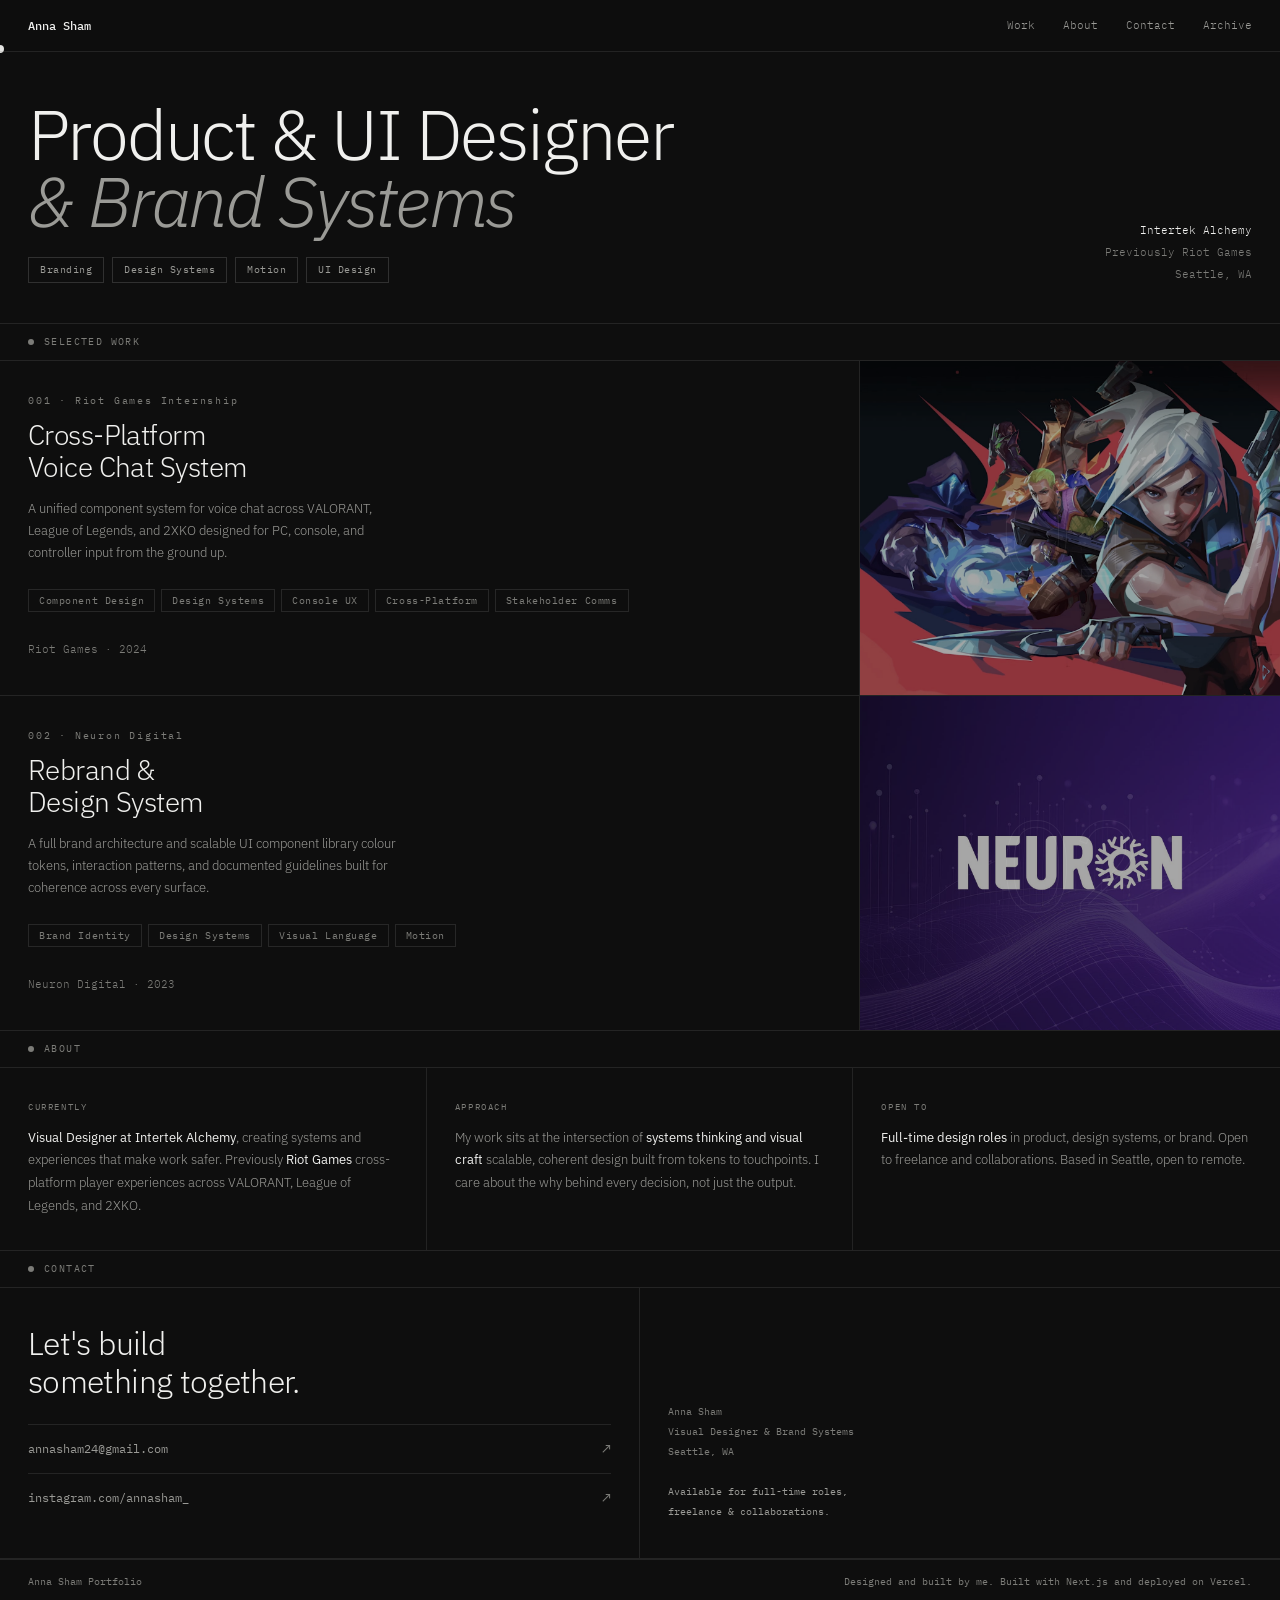
==== index.html @ 5c156793 "Update index.html" ====
<!DOCTYPE html>
<html lang="en">
<head>
  <meta charset="UTF-8"/>
  <meta name="viewport" content="width=device-width, initial-scale=1.0"/>
  <title>Anna Sham UI/UX Designer</title>
  <link href="https://fonts.googleapis.com/css2?family=IBM+Plex+Mono:ital,wght@0,300;0,400;0,500;1,300&family=IBM+Plex+Sans:ital,wght@0,300;0,400;1,300&display=swap" rel="stylesheet"/>
  <style>
    *, *::before, *::after { box-sizing: border-box; margin: 0; padding: 0; }
    :root {
      --bg: #0e0e0e; --line: rgba(255,255,255,0.09);
      --white: #f0f0ee; --mid: #9a9a96; --dim: #7c7c78;
      --mono: 'IBM Plex Mono', monospace; --sans: 'IBM Plex Sans', sans-serif;
    }
    html { scroll-behavior: smooth; }
    body { font-family: var(--mono); background: var(--bg); color: var(--white); font-size: 12px; line-height: 1.6; -webkit-font-smoothing: antialiased; cursor: none; overflow-x: hidden; }
    .cursor { position: fixed; width: 8px; height: 8px; background: var(--white); border-radius: 50%; pointer-events: none; z-index: 99999; transform: translate(-50%,-50%); transition: width .2s, height .2s; mix-blend-mode: difference; }
    .cursor.hover { width: 32px; height: 32px; }
    .cursor.zoom  { width: 56px; height: 56px; }
    .cursor-label { position: fixed; pointer-events: none; z-index: 99998; font-family: var(--mono); font-size: 9px; letter-spacing: .12em; color: var(--bg); transform: translate(-50%,-50%); opacity: 0; transition: opacity .2s; text-transform: uppercase; white-space: nowrap; }
    .reveal { opacity: 0; transform: translateY(18px); transition: opacity .65s ease, transform .65s ease; }
    .reveal.visible { opacity: 1; transform: translateY(0); }
    nav { position: fixed; top: 0; left: 0; right: 0; z-index: 500; display: flex; justify-content: space-between; align-items: center; padding: 16px 28px; border-bottom: 1px solid var(--line); background: rgba(14,14,14,0.9); backdrop-filter: blur(14px); }
    .nav-left { font-weight: 500; font-size: 12px; }
    .nav-right { display: flex; gap: 28px; }
    nav a { color: var(--mid); text-decoration: none; font-size: 11px; font-weight: 300; transition: color .15s; position: relative; width: fit-content; }
    nav a::after { content: ''; position: absolute; bottom: -1px; left: 0; width: 0; height: 1px; background: var(--white); transition: width .22s ease; }
    nav a:hover { color: var(--white); }
    nav a:hover::after { width: 100%; }
    .hero { padding: 52px 28px 40px; border-bottom: 1px solid var(--line); display: grid; grid-template-columns: 1fr auto; align-items: flex-end; gap: 40px; margin-top: 49px; }
    .hero-headline { font-family: var(--sans); font-size: clamp(2.4rem, 5.5vw, 5rem); font-weight: 300; letter-spacing: -0.03em; line-height: 0.95; }
    .hero-headline em { font-style: italic; color: var(--mid); }
    .hero-tag-row { display: flex; gap: 8px; margin-top: 22px; flex-wrap: wrap; }
    .htag { font-size: 10px; padding: 4px 11px; border: 1px solid rgba(255,255,255,0.14); color: var(--mid); letter-spacing: .05em; }
    .hero-meta { display: flex; flex-direction: column; align-items: flex-end; gap: 5px; }
    .hero-meta span { font-size: 10.5px; color: var(--dim); font-weight: 300; }
    .hero-meta span.lit { color: var(--white); }
    .section-label { padding: 10px 28px; border-bottom: 1px solid var(--line); font-size: 10px; color: var(--dim); letter-spacing: .14em; text-transform: uppercase; display: flex; align-items: center; gap: 10px; }
    .section-label::before { content: ''; display: inline-block; width: 6px; height: 6px; border-radius: 50%; background: var(--dim); }
    .proj-card { border-bottom: 1px solid var(--line); display: grid; grid-template-columns: 1fr 420px; min-height: 270px; cursor: pointer; position: relative; overflow: hidden; transition: background .2s; }
    .proj-card::before { content: ''; position: absolute; left: 0; top: 0; bottom: 0; width: 2px; background: var(--white); transform: scaleY(0); transform-origin: bottom; transition: transform .22s ease; }
    .proj-card:hover { background: rgba(255,255,255,0.02); }
    .proj-card:hover::before { transform: scaleY(1); }
    .proj-card:hover .proj-cta { opacity: 1; transform: translateX(0); }
    .proj-card:hover .proj-img-inner { filter: brightness(0.9) saturate(1); transform: scale(1.04); }
    .proj-card:hover .proj-watermark { opacity: 0; }
    .proj-info { padding: 32px 28px; display: flex; flex-direction: column; justify-content: space-between; border-right: 1px solid var(--line); }
    .proj-info-top { display: flex; flex-direction: column; gap: 10px; }
    .proj-num { font-size: 10px; color: var(--dim); letter-spacing: .18em; }
    .proj-title { font-family: var(--sans); font-size: clamp(1.2rem, 2.2vw, 1.8rem); font-weight: 300; line-height: 1.15; color: var(--white); letter-spacing: -0.02em; }
    .proj-desc { font-family: var(--sans); font-size: 13px; color: var(--mid); font-weight: 300; line-height: 1.72; margin-top: 4px; max-width: 380px; }
    .proj-tags { display: flex; flex-wrap: wrap; gap: 6px; margin-top: 14px; }
    .ptag { font-size: 9.5px; padding: 3px 10px; border: 1px solid rgba(255,255,255,0.1); color: var(--dim); letter-spacing: .06em; }
    .proj-info-bottom { display: flex; justify-content: space-between; align-items: center; margin-top: 24px; }
    .proj-co { font-size: 10.5px; color: var(--dim); font-weight: 300; }
    .proj-cta { display: flex; align-items: center; gap: 8px; font-size: 10px; color: var(--dim); letter-spacing: .1em; opacity: 0; transform: translateX(-6px); transition: opacity .2s, transform .2s; white-space: nowrap; }
    .proj-cta-arrow { font-size: 17px; transition: transform .18s; color: var(--white); }
    .proj-card:hover .proj-cta-arrow { transform: translate(2px,-2px); }
    .proj-img { position: relative; overflow: hidden; }
    .proj-img-inner { width: 100%; height: 100%; object-fit: cover; filter: brightness(0.65) saturate(0.75); transition: filter .4s, transform .5s cubic-bezier(0.25,0.46,0.45,0.94); display: block; }
    .proj-watermark { position: absolute; top: 50%; left: 50%; transform: translate(-50%,-50%); font-family: var(--sans); font-size: 8rem; font-weight: 300; color: transparent; -webkit-text-stroke: 1px rgba(255,255,255,0.07); pointer-events: none; letter-spacing: -.04em; transition: opacity .3s; }
    .about-strip { display: grid; grid-template-columns: 1fr 1fr 1fr; border-bottom: 1px solid var(--line); }
    .about-cell { padding: 32px 28px; border-right: 1px solid var(--line); }
    .about-cell:last-child { border-right: none; }
    .about-cell-label { font-size: 9px; letter-spacing: .18em; text-transform: uppercase; color: var(--dim); margin-bottom: 12px; }
    .about-cell-val { font-family: var(--sans); font-size: 13px; color: var(--mid); font-weight: 300; line-height: 1.75; }
    .about-cell-val strong { color: var(--white); font-weight: 400; }
    .contact-strip { display: grid; grid-template-columns: 1fr 1fr; border-bottom: 1px solid var(--line); }
    .contact-left { padding: 36px 28px; border-right: 1px solid var(--line); }
    .contact-headline { font-family: var(--sans); font-size: clamp(1.4rem,2.5vw,2.2rem); font-weight: 300; color: var(--white); line-height: 1.2; letter-spacing: -0.02em; margin-bottom: 24px; }
    .contact-links { display: flex; flex-direction: column; }
    .contact-link { display: flex; justify-content: space-between; align-items: center; padding: 12px 0; border-top: 1px solid var(--line); text-decoration: none; color: var(--mid); font-size: 11.5px; transition: color .15s, padding-left .18s; }
    .contact-link:hover { color: var(--white); padding-left: 8px; }
    .contact-link:hover .arr { transform: translate(3px,-3px); }
    .arr { transition: transform .2s; font-size: 15px; color: var(--dim); }
    .contact-right { padding: 36px 28px; display: flex; align-items: flex-end; }
    .contact-right p { font-size: 10px; color: var(--dim); line-height: 2; }
    .contact-right strong { color: var(--mid); font-weight: 400; }
    footer { border-top: 1px solid var(--line); padding: 14px 28px; display: flex; justify-content: space-between; }
    footer span { font-size: 10px; color: var(--dim); }
    .preview-float { position: fixed; width: 280px; height: 185px; pointer-events: none; z-index: 9998; opacity: 0; transform: scale(0.88) translateY(12px) rotate(-1deg); transition: opacity .3s cubic-bezier(0.25,0.46,0.45,0.94), transform .35s cubic-bezier(0.25,0.46,0.45,0.94); border: 1px solid rgba(255,255,255,0.13); overflow: hidden; will-change: transform, opacity; top: 0; left: 0; }
    .preview-float.visible { opacity: 1; transform: scale(1) translateY(0) rotate(0deg); }
    .preview-float img { width: 100%; height: 100%; object-fit: cover; display: block; filter: brightness(0.88); }
    .preview-float-label { position: absolute; bottom: 0; left: 0; right: 0; padding: 10px 14px; background: linear-gradient(to top, rgba(14,14,14,0.88), transparent); font-family: var(--mono); font-size: 9px; letter-spacing: .16em; text-transform: uppercase; color: rgba(240,240,238,0.55); }
    .overlay { position: fixed; inset: 0; background: var(--bg); z-index: 1000; overflow-y: auto; opacity: 0; pointer-events: none; transform: translateY(16px); transition: opacity .38s ease, transform .38s ease; }
    .overlay.active { opacity: 1; pointer-events: all; transform: translateY(0); }
    .overlay-nav { position: sticky; top: 0; z-index: 10; display: flex; justify-content: space-between; align-items: center; padding: 18px 28px; border-bottom: 1px solid var(--line); background: rgba(14,14,14,0.92); backdrop-filter: blur(12px); }
    .overlay-nav-left { display: flex; flex-direction: column; gap: 2px; }
    .overlay-label { font-size: 10px; color: var(--dim); letter-spacing: .12em; text-transform: uppercase; }
    .overlay-title-small { font-size: 12px; color: var(--white); font-weight: 500; }
    .close-btn { font-family: var(--mono); font-size: 11px; color: var(--mid); background: none; border: 1px solid var(--line); padding: 7px 18px; cursor: none; letter-spacing: .1em; transition: color .15s, border-color .15s, background .15s; }
    .close-btn:hover { color: var(--bg); border-color: var(--white); background: var(--white); }
    .overlay-hero { width: 100%; height: 72vh; min-height: 420px; position: relative; overflow: hidden; display: flex; align-items: flex-end; }
    .overlay-hero-bg { position: absolute; inset: 0; transform: scale(1.05); transition: transform 9s ease; }
    .overlay-hero-bg img { width: 100%; height: 100%; object-fit: cover; display: block; }
    .overlay.active .overlay-hero-bg { transform: scale(1); }
    .overlay-hero-gradient { position: absolute; inset: 0; background: linear-gradient(to top, rgba(14,14,14,.97) 0%, rgba(14,14,14,.15) 60%, transparent 100%); }
    .overlay-hero-text { position: relative; z-index: 2; padding: 48px 52px; width: 100%; }
    .overlay-hero-index { font-size: 10px; color: rgba(255,255,255,.6); letter-spacing: .2em; margin-bottom: 14px; }
    .overlay-hero-title { font-family: var(--sans); font-size: clamp(2.2rem,5.5vw,4.5rem); font-weight: 300; line-height: 1.08; color: var(--white); margin-bottom: 20px; letter-spacing: -0.025em; }
    .overlay-hero-tags { display: flex; flex-wrap: wrap; gap: 8px; }
    .overlay-tag { font-size: 10px; padding: 4px 12px; border: 1px solid rgba(255,255,255,.15); color: rgba(255,255,255,.65); letter-spacing: .06em; transition: border-color .2s, color .2s; }
    .overlay-tag:hover { border-color: rgba(255,255,255,.4); color: rgba(255,255,255,.8); }
    .overlay-body { max-width: 1020px; margin: 0 auto; padding: 72px 52px; }
    .overlay-meta-strip { display: grid; grid-template-columns: repeat(5,1fr); border: 1px solid var(--line); margin-bottom: 72px; }
    .meta-cell { padding: 22px 24px; border-right: 1px solid var(--line); transition: background .15s; }
    .meta-cell:last-child { border-right: none; }
    .meta-cell:hover { background: rgba(255,255,255,.025); }
    .meta-cell-label { font-size: 9px; letter-spacing: .18em; text-transform: uppercase; color: var(--dim); margin-bottom: 7px; }
    .meta-cell-value { font-size: 11.5px; color: var(--mid); font-weight: 300; line-height: 1.55; }
    .meta-cell-value strong { color: var(--white); font-weight: 400; }
    .overlay-section { margin-bottom: 72px; }
    .overlay-section-label { font-size: 9.5px; letter-spacing: .2em; text-transform: uppercase; color: var(--dim); margin-bottom: 22px; padding-bottom: 13px; border-bottom: 1px solid var(--line); }
    .overlay-section p { font-family: var(--sans); font-size: 14.5px; font-weight: 300; color: var(--mid); line-height: 1.85; margin-bottom: 16px; }
    .overlay-section p:last-child { margin-bottom: 0; }
    .overlay-section p strong { color: var(--white); font-weight: 400; }
    .img-wide { width: 100%; display: block; margin-bottom: 2px; }
    .img-wide img { width: 100%; height: auto; display: block; }
    .img-grid-2 { display: grid; grid-template-columns: 1fr 1fr; gap: 2px; margin-bottom: 2px; align-items: start; }
    .img-grid-3 { display: grid; grid-template-columns: 1fr 1fr 1fr; gap: 2px; margin-bottom: 2px; align-items: start; }
    .img-sq img, .img-sq-sm img { width: 100%; height: auto; display: block; }
    .img-caption { font-size: 12px; color: var(--dim); padding: 11px 0 0; letter-spacing: .05em; }
    .zoomable { cursor: none; display: block; overflow: hidden; position: relative; }
    .zoomable img { transition: transform .45s cubic-bezier(0.25,0.46,0.45,0.94), filter .3s; }
    .zoomable:hover img { transform: scale(1.03); filter: brightness(1.07); }
    .process-list { display: flex; flex-direction: column; }
    .process-step { display: grid; grid-template-columns: 36px 1fr; gap: 22px; padding: 24px 0; border-bottom: 1px solid var(--line); transition: padding-left .18s, background .15s; }
    .process-step:first-child { border-top: 1px solid var(--line); }
    .process-step:hover { background: rgba(255,255,255,.02); padding-left: 10px; }
    .ps-num { font-size: 10px; color: var(--dim); padding-top: 3px; }
    .ps-title { font-size: 12.5px; font-weight: 500; color: var(--white); margin-bottom: 7px; }
    .ps-body { font-family: var(--sans); font-size: 13.5px; color: var(--mid); font-weight: 300; line-height: 1.72; }
    .proc-grid-2 { display: grid; grid-template-columns: 1fr 1fr; gap: 2px; }
    .proc-grid-3 { display: grid; grid-template-columns: 1fr 1fr 1fr; gap: 2px; }
    .proc-card { background: rgba(255,255,255,0.02); border: 1px solid var(--line); padding: 26px 28px; position: relative; overflow: hidden; transition: background .2s; }
    .proc-card:hover { background: rgba(255,255,255,0.04); }
    .proc-card-bar { position: absolute; top: 0; left: 0; width: 100%; height: 2px; }
    .proc-card .ps-num { font-size: 10px; color: var(--dim); letter-spacing: .18em; margin-bottom: 14px; display: block; }
    .proc-card .ps-title { font-size: 13px; font-weight: 500; color: var(--white); margin-bottom: 10px; line-height: 1.3; }
    .proc-card .ps-body { font-family: var(--sans); font-size: 13px; color: var(--mid); font-weight: 300; line-height: 1.72; }
    @media (max-width: 900px) { .proc-grid-2, .proc-grid-3 { grid-template-columns: 1fr; } }
    .reflect-grid { display: grid; grid-template-columns: 1fr 1fr; gap: 2px; margin-top: 22px; }
    .reflect-cell { background: #111; border: 1px solid var(--line); padding: 26px; transition: background .2s, border-color .2s; }
    .reflect-cell:hover { background: #161616; border-color: rgba(255,255,255,.14); }
    .reflect-cell-label { font-size: 9px; letter-spacing: .18em; text-transform: uppercase; margin-bottom: 11px; }
    .reflect-cell.good .reflect-cell-label { color: #4a9e6a; }
    .reflect-cell.next .reflect-cell-label { color: #b07a3a; }
    .reflect-cell p { font-family: var(--sans); font-size: 13px; color: var(--mid); font-weight: 300; line-height: 1.75; }
    .neuron-ds-section { background: linear-gradient(160deg, rgba(100,39,220,0.07) 0%, rgba(100,39,220,0.03) 60%, transparent 100%); border: 1px solid rgba(100,39,220,0.2); padding: 40px; margin-bottom: 72px; position: relative; }
    .neuron-ds-section::before { content: ''; position: absolute; top: 0; left: 0; width: 3px; height: 100%; background: linear-gradient(to bottom, #6427DC, rgba(100,39,220,0.2)); }
    .neuron-ds-header { display: flex; justify-content: space-between; align-items: flex-start; margin-bottom: 32px; gap: 32px; }
    .neuron-ds-header-left { flex: 1; }
    .neuron-ds-desc { font-family: var(--sans); font-size: 13px; color: var(--mid); font-weight: 300; line-height: 1.7; margin-top: 12px; }
    .neuron-ds-header-right { display: flex; flex-direction: column; gap: 6px; align-items: flex-end; flex-shrink: 0; }
    .neuron-ds-pill { font-family: var(--mono); font-size: 9px; letter-spacing: .12em; text-transform: uppercase; color: #9a6ef5; border: 1px solid rgba(100,39,220,0.3); padding: 4px 10px; white-space: nowrap; }
    .neuron-ds-img-wrap { display: block; position: relative; overflow: hidden; cursor: none; }
    .neuron-ds-img-wrap img { width: 100%; height: auto; display: block; transition: transform .45s cubic-bezier(0.25,0.46,0.45,0.94), filter .3s; }
    .neuron-ds-img-wrap:hover img { transform: scale(1.03); filter: brightness(1.07); }
    .neuron-ds-img-label { position: absolute; bottom: 0; left: 0; right: 0; padding: 10px 14px; font-size: 9.5px; letter-spacing: .12em; text-transform: uppercase; color: rgba(255,255,255,0.5); background: linear-gradient(to top, rgba(0,0,0,0.55), transparent); opacity: 0; transition: opacity .22s; }
    .neuron-ds-img-wrap:hover .neuron-ds-img-label { opacity: 1; }
    .neuron-ds-full { margin-bottom: 2px; }
    .neuron-ds-two { display: grid; grid-template-columns: 1fr 1fr; gap: 2px; }
    .ds-label-inline { border: none; margin: 0; padding: 0; }
    .overlay-section.neuron-ds-section { margin-bottom: 0; }
    .neuron-split { display: grid; grid-template-columns: 3fr 2fr; gap: 2px; margin-top: 2px; align-items: start; }
    .neuron-split-main a, .neuron-split-side a { display: block; cursor: none; overflow: hidden; position: relative; }
    .neuron-split-main img, .neuron-split-side img { width: 100%; height: auto; display: block; }
    .neuron-split-main a img, .neuron-split-side a img { transition: transform .45s cubic-bezier(0.25,0.46,0.45,0.94), filter .3s; }
    .neuron-split-main a:hover img, .neuron-split-side a:hover img { transform: scale(1.03); filter: brightness(1.07); }
    .neuron-gif-feature { display: grid; grid-template-columns: 1fr 280px; gap: 32px; align-items: center; border: 1px solid var(--line); overflow: hidden; }
    .neuron-gif { width: 100%; height: auto; display: block; }
    .neuron-gif-caption { padding: 32px 32px 32px 0; display: flex; flex-direction: column; gap: 14px; }
    .neuron-gif-label { font-size: 9px; letter-spacing: .2em; text-transform: uppercase; color: var(--dim); display: block; }
    .neuron-gif-caption p { font-family: var(--sans); font-size: 13px; font-weight: 300; color: var(--mid); line-height: 1.75; margin: 0; }
    .overlay-hero--dark .overlay-hero-bg img { object-position: center center; }
    .cb-fullbleed { width: 100%; }
    .cb-fullbleed a { display: block; cursor: none; }
    .cb-fullbleed img { width: 100%; height: auto; display: block; transition: filter .4s; }
    .cb-fullbleed a:hover img { filter: brightness(1.06); }
    .casablanca-gif-wrap { position: relative; width: 100%; overflow: hidden; background: #000; }
    .casablanca-gif-wrap img { width: 100%; height: auto; display: block; }
    .casablanca-gif-overlay { position: absolute; bottom: 0; left: 0; right: 0; padding: 20px 28px; background: linear-gradient(to top, rgba(0,0,0,0.7), transparent); font-family: var(--mono); font-size: 10px; letter-spacing: .22em; text-transform: uppercase; color: rgba(255,160,120,0.7); }
    .cb-mockup-three { display: grid; grid-template-columns: 1fr 1fr 1fr; gap: 3px; }
    .cb-mockup-wide { margin-bottom: 3px; }
    .cb-img-wrap { display: block; cursor: none; overflow: hidden; position: relative; }
    .cb-img-wrap img { width: 100%; height: auto; display: block; transition: transform .45s cubic-bezier(0.25,0.46,0.45,0.94), filter .3s; }
    .cb-img-wrap:hover img { transform: scale(1.02); filter: brightness(1.06); }
    .pn-accent { color: #c8f135; }
    .cb-fullbleed-pn { width: 100%; margin-bottom: 3px; }
    .cb-fullbleed-pn a { display: block; cursor: none; overflow: hidden; }
    .cb-fullbleed-pn img { width: 100%; height: auto; display: block; transition: filter .4s, transform .45s cubic-bezier(0.25,0.46,0.45,0.94); }
    .cb-fullbleed-pn a:hover img { filter: brightness(1.07); transform: scale(1.02); }
    .pn-type-row { display: grid; grid-template-columns: 1fr 1fr 1fr; gap: 3px; margin-bottom: 3px; }
    .pn-type-row a { display: block; cursor: none; overflow: hidden; }
    .pn-type-row img { width: 100%; height: auto; display: block; transition: transform .45s cubic-bezier(0.25,0.46,0.45,0.94), filter .3s; }
    .pn-type-row a:hover img { transform: scale(1.03); filter: brightness(1.07); }
    .pn-speaker-row { display: grid; grid-template-columns: 1fr 1fr 1fr; gap: 3px; margin-bottom: 3px; }
    .pn-speaker-cell { position: relative; overflow: hidden; cursor: none; }
    .pn-speaker-cell a { display: block; cursor: none; }
    .pn-speaker-cell img { width: 100%; height: auto; display: block; transition: transform .45s cubic-bezier(0.25,0.46,0.45,0.94), filter .3s; }
    .pn-speaker-cell a:hover img { transform: scale(1.02); filter: brightness(1.08); }
    .pn-speaker-label { position: absolute; bottom: 0; left: 0; right: 0; padding: 12px 16px; background: linear-gradient(to top, rgba(0,0,0,0.75), transparent); font-size: 9px; letter-spacing: .18em; text-transform: uppercase; color: rgba(255,255,255,0.7); pointer-events: none; }
    .pn-poster-grid { display: grid; grid-template-columns: 1fr 1fr 1fr; gap: 3px; align-items: start; margin-bottom: 3px; }
    .pn-poster-grid a { display: block; cursor: none; overflow: hidden; }
    .pn-poster-grid img { width: 100%; height: auto; display: block; transition: transform .5s cubic-bezier(0.25,0.46,0.45,0.94), filter .3s; }
    .pn-poster-grid a:hover img { transform: scale(1.04); filter: brightness(1.06); }
    .pn-social-grid { display: grid; grid-template-columns: 1fr 1fr; gap: 3px; margin-bottom: 3px; }
    .pn-social-grid a { display: block; cursor: none; overflow: hidden; aspect-ratio: 1 / 1; }
    .pn-social-grid img { width: 100%; height: 100%; object-fit: cover; display: block; transition: transform .45s cubic-bezier(0.25,0.46,0.45,0.94), filter .3s; }
    .pn-social-grid a:hover img { transform: scale(1.04); filter: brightness(1.07); }
    .pn-merch-grid { display: grid; grid-template-columns: 1fr 1fr; gap: 3px; }
    .pn-merch-grid a { display: block; cursor: none; overflow: hidden; aspect-ratio: 4 / 3; }
    .pn-merch-grid img { width: 100%; height: 100%; object-fit: cover; display: block; transition: transform .45s cubic-bezier(0.25,0.46,0.45,0.94), filter .3s; }
    .pn-merch-grid a:hover img { transform: scale(1.03); filter: brightness(1.06); }
    .pn-values-strip { display: flex; flex-wrap: wrap; gap: 0; border: 1px solid var(--line); margin-top: 28px; }
    .pn-value { flex: 1; min-width: 120px; padding: 18px 22px; border-right: 1px solid var(--line); transition: background .18s; }
    .pn-value:last-child { border-right: none; }
    .pn-value:hover { background: rgba(200,241,53,0.04); }
    .pn-value-word { font-size: 11px; font-weight: 500; color: #c8f135; letter-spacing: .06em; display: block; margin-bottom: 4px; }
    .pn-value-desc { font-size: 10px; color: var(--dim); font-weight: 300; line-height: 1.6; }
    .lightbox { position: fixed; inset: 0; z-index: 9000; background: rgba(6,6,6,.96); display: flex; align-items: center; justify-content: center; opacity: 0; pointer-events: none; transition: opacity .3s ease; backdrop-filter: blur(8px); }
    .lightbox.open { opacity: 1; pointer-events: all; }
    .lightbox-inner { position: relative; max-width: 92vw; max-height: 90vh; }
    .lightbox-inner img { max-width: 92vw; max-height: 86vh; width: auto; height: auto; display: block; box-shadow: 0 40px 120px rgba(0,0,0,.8); transform: scale(0.96); opacity: 0; transition: transform .35s cubic-bezier(0.25,0.46,0.45,0.94), opacity .28s ease; }
    .lightbox.open .lightbox-inner img { transform: scale(1); opacity: 1; }
    .lightbox-close { position: absolute; top: -38px; right: 0; font-family: var(--mono); font-size: 10px; color: var(--mid); background: none; border: 1px solid var(--line); padding: 5px 14px; cursor: none; letter-spacing: .1em; transition: color .15s, border-color .15s; }
    .lightbox-close:hover { color: var(--white); border-color: rgba(255,255,255,.3); }
    .lightbox-nav { position: absolute; top: 50%; transform: translateY(-50%); font-size: 20px; color: var(--mid); background: none; border: 1px solid rgba(255,255,255,.08); padding: 10px 16px; cursor: none; transition: color .15s, border-color .15s, background .15s; }
    .lightbox-nav:hover { color: var(--white); border-color: rgba(255,255,255,.25); background: rgba(255,255,255,.05); }
    .lightbox-prev { left: -64px; }
    .lightbox-next { right: -64px; }
    .lightbox-nav.disabled { opacity: 0.2; pointer-events: none; }
    .lightbox-counter { position: absolute; bottom: -30px; left: 50%; transform: translateX(-50%); font-size: 10px; color: var(--dim); letter-spacing: .14em; white-space: nowrap; }
    .overlay::-webkit-scrollbar { width: 3px; }
    .overlay::-webkit-scrollbar-track { background: var(--bg); }
    .overlay::-webkit-scrollbar-thumb { background: var(--dim); border-radius: 2px; }
    @media (max-width: 900px) {
      .proj-card { grid-template-columns: 1fr; min-height: auto; }
      .proj-img { height: 220px; }
      .proj-info { border-right: none; border-bottom: 1px solid var(--line); }
      .about-strip { grid-template-columns: 1fr; }
      .about-cell { border-right: none; border-bottom: 1px solid var(--line); }
      .about-cell:last-child { border-bottom: none; }
      .contact-strip { grid-template-columns: 1fr; }
      .contact-left { border-right: none; border-bottom: 1px solid var(--line); }
      .hero { grid-template-columns: 1fr; }
      .hero-meta { align-items: flex-start; margin-top: 16px; }
      .overlay-meta-strip { grid-template-columns: 1fr 1fr; }
      .meta-cell:nth-child(even) { border-right: none; }
      .overlay-body { padding: 40px 20px; }
      .overlay-hero-text { padding: 28px 20px; }
      .img-grid-2, .img-grid-3, .reflect-grid { grid-template-columns: 1fr; }
      .neuron-ds-section { padding: 24px; }
      .neuron-ds-header { flex-direction: column; }
      .neuron-ds-header-right { flex-direction: row; flex-wrap: wrap; align-items: flex-start; }
      .neuron-ds-two { grid-template-columns: 1fr; }
      .neuron-split, .neuron-gif-feature { grid-template-columns: 1fr; }
      .neuron-gif-caption { padding: 24px; }
      .pn-type-row, .pn-speaker-row, .pn-poster-grid { grid-template-columns: 1fr; }
      .pn-social-grid, .pn-merch-grid { grid-template-columns: 1fr; }
      .pn-values-strip { flex-direction: column; }
      .pn-value { border-right: none; border-bottom: 1px solid var(--line); }
      .pn-value:last-child { border-bottom: none; }
      .cb-mockup-three { grid-template-columns: 1fr; }
      .preview-float { display: none; }
    }
  </style>
</head>
<body>

<div class="cursor" id="cursor"></div>
<div class="cursor-label" id="cursorLabel">View</div>

<div class="preview-float" id="previewFloat">
  <img id="previewFloatImg" src="" alt=""/>
  <div class="preview-float-label" id="previewFloatLabel"></div>
</div>

<div class="lightbox" id="lightbox">
  <div class="lightbox-inner">
    <button class="lightbox-close" id="lightboxClose">Close ✕</button>
    <button class="lightbox-nav lightbox-prev" id="lightboxPrev">←</button>
    <img id="lightboxImg" src="" alt=""/>
    <button class="lightbox-nav lightbox-next" id="lightboxNext">→</button>
    <div class="lightbox-counter" id="lightboxCounter"></div>
  </div>
</div>

<nav>
  <div class="nav-left">Anna Sham</div>
  <div class="nav-right">
    <a href="#work">Work</a>
    <a href="#about">About</a>
    <a href="#contact">Contact</a>
    <a href="/archive.html">Archive</a>
  </div>
</nav>

<div class="hero reveal">
  <div>
    <div class="hero-headline">Product & UI Designer<br/><em>&amp; Brand Systems</em></div>
    <div class="hero-tag-row">
      <span class="htag">Branding</span>
      <span class="htag">Design Systems</span>
      <span class="htag">Motion</span>
      <span class="htag">UI Design</span>
    </div>
  </div>
  <div class="hero-meta">
    <span class="lit">Intertek Alchemy</span>
    <span>Previously Riot Games</span>
    <span>Seattle, WA</span>
  </div>
</div>

<main>
  <section id="work">
    <div class="section-label">Selected work</div>

    <div class="proj-card reveal"
         data-preview-src="/assets/val_2.jpg"
         data-preview-label="Riot Games · Voice Chat"
         onclick="openOverlay('riot')">
      <div class="proj-info">
        <div class="proj-info-top">
          <div class="proj-num">001 · Riot Games Internship</div>
          <div class="proj-title">Cross-Platform<br/>Voice Chat System</div>
          <div class="proj-desc">A unified component system for voice chat across VALORANT, League of Legends, and 2XKO designed for PC, console, and controller input from the ground up.</div>
          <div class="proj-tags">
            <span class="ptag">Component Design</span>
            <span class="ptag">Design Systems</span>
            <span class="ptag">Console UX</span>
            <span class="ptag">Cross-Platform</span>
            <span class="ptag">Stakeholder Comms</span>
          </div>
        </div>
        <div class="proj-info-bottom">
          <span class="proj-co">Riot Games · 2024</span>
          <div class="proj-cta"><span>View project</span><span class="proj-cta-arrow">↗</span></div>
        </div>
      </div>
      <div class="proj-img">
        <img class="proj-img-inner" src="/assets/val_2.jpg" alt="Riot Games Voice Chat System"/>
        <div class="proj-watermark">01</div>
      </div>
    </div>

    <div class="proj-card reveal" style="transition-delay:.06s"
         data-preview-src="/assets/neuron1.jpg"
         data-preview-label="Neuron Digital · Rebrand"
         onclick="openOverlay('neuron')">
      <div class="proj-info">
        <div class="proj-info-top">
          <div class="proj-num">002 · Neuron Digital</div>
          <div class="proj-title">Rebrand &amp;<br/>Design System</div>
          <div class="proj-desc">A full brand architecture and scalable UI component library colour tokens, interaction patterns, and documented guidelines built for coherence across every surface.</div>
          <div class="proj-tags">
            <span class="ptag">Brand Identity</span>
            <span class="ptag">Design Systems</span>
            <span class="ptag">Visual Language</span>
            <span class="ptag">Motion</span>
          </div>
        </div>
        <div class="proj-info-bottom">
          <span class="proj-co">Neuron Digital · 2023</span>
          <div class="proj-cta"><span>View project</span><span class="proj-cta-arrow">↗</span></div>
        </div>
      </div>
      <div class="proj-img">
        <img class="proj-img-inner" src="/assets/neuron1.jpg" alt="Neuron Digital Rebrand"/>
        <div class="proj-watermark">02</div>
      </div>
    </div>
<!--
    <div class="proj-card reveal" style="transition-delay:.12s"
         data-preview-src="/assets/casablanca_full.png"
         data-preview-label="Casablanca Records · Brand Identity"
         onclick="openOverlay('casablanca')">
      <div class="proj-info">
        <div class="proj-info-top">
          <div class="proj-num">003 · University Project</div>
          <div class="proj-title">Casablanca Records<br/>Brand Identity</div>
          <div class="proj-desc">Reimagining the legendary 70s disco label building an electrifying visual identity rooted in neon, spectacle, and cultural fearlessness.</div>
          <div class="proj-tags">
            <span class="ptag">Brand Identity</span>
            <span class="ptag">Visual Design</span>
            <span class="ptag">Typography</span>
            <span class="ptag">Motion</span>
          </div>
        </div>
        <div class="proj-info-bottom">
          <span class="proj-co">University Project · 2023</span>
          <div class="proj-cta"><span>View project</span><span class="proj-cta-arrow">↗</span></div>
        </div>
      </div>
      <div class="proj-img">
        <img class="proj-img-inner" src="/assets/casablanca_full.png" alt="Casablanca Records Brand Identity"/>
        <div class="proj-watermark">03</div>
      </div>
    </div>

    <div class="proj-card reveal" style="transition-delay:.18s"
         data-preview-src="/assets/playnext_logo_solid.png"
         data-preview-label="PLAYNEXT · Conference Branding"
         onclick="openOverlay('playnext')">
      <div class="proj-info">
        <div class="proj-info-top">
          <div class="proj-num">004 · University Project</div>
          <div class="proj-title">PLAYNEXT<br/>Game Developer Conference</div>
          <div class="proj-desc">End-to-end event brand for an indie game developer conference celebrating activism in gaming identity, motion, print, social, and merch built from scratch.</div>
          <div class="proj-tags">
            <span class="ptag">Event Branding</span>
            <span class="ptag">Motion Design</span>
            <span class="ptag">Print</span>
            <span class="ptag">Social Media</span>
            <span class="ptag">Merch</span>
          </div>
        </div>
        <div class="proj-info-bottom">
          <span class="proj-co">University Project · 2023</span>
          <div class="proj-cta"><span>View project</span><span class="proj-cta-arrow">↗</span></div>
        </div>
      </div>
      <div class="proj-img">
        <img class="proj-img-inner" src="/assets/playnext_logo_solid.png" alt="PLAYNEXT Conference Branding"/>
        <div class="proj-watermark">04</div>
      </div>
    </div>
  </section>
-->

  <section id="about">
    <div class="section-label">About</div>
    <div class="about-strip reveal">
      <div class="about-cell">
        <div class="about-cell-label">Currently</div>
        <div class="about-cell-val"><strong>Visual Designer at Intertek Alchemy</strong>, creating systems and experiences that make work safer. Previously <strong>Riot Games</strong> cross-platform player experiences across VALORANT, League of Legends, and 2XKO.</div>
      </div>
      <div class="about-cell">
        <div class="about-cell-label">Approach</div>
        <div class="about-cell-val">My work sits at the intersection of <strong>systems thinking and visual craft</strong> scalable, coherent design built from tokens to touchpoints. I care about the why behind every decision, not just the output.</div>
      </div>
      <div class="about-cell">
        <div class="about-cell-label">Open to</div>
        <div class="about-cell-val"><strong>Full-time design roles</strong> in product, design systems, or brand. Open to freelance and collaborations. Based in Seattle, open to remote.</div>
      </div>
    </div>
  </section>

  <section id="contact">
    <div class="section-label">Contact</div>
    <div class="contact-strip reveal">
      <div class="contact-left">
        <div class="contact-headline">Let's build<br/>something together.</div>
        <div class="contact-links">
          <a href="mailto:annasham24@gmail.com" class="contact-link">
            <span>annasham24@gmail.com</span><span class="arr">↗</span>
          </a>
          <a href="https://instagram.com/annasham_" target="_blank" class="contact-link">
            <span>instagram.com/annasham_</span><span class="arr">↗</span>
          </a>
        </div>
      </div>
      <div class="contact-right">
        <p>Anna Sham<br/>Visual Designer &amp; Brand Systems<br/>Seattle, WA<br/><br/><strong>Available for full-time roles,<br/>freelance &amp; collaborations.</strong></p>
      </div>
    </div>
  </section>
</main>

<footer>
  <span>Anna Sham Portfolio</span>
  <span>Designed and built by me. Built with Next.js and deployed on Vercel.</span>
</footer>

<div class="overlay" id="overlay-riot">
  <div class="overlay-nav">
    <div class="overlay-nav-left">
      <span class="overlay-label">Riot Games Internship &nbsp;·&nbsp; #001</span>
      <span class="overlay-title-small">Cross-Platform Voice Chat System</span>
    </div>
    <button class="close-btn" onclick="closeOverlay('riot')">Close ✕</button>
  </div>
  <div class="overlay-hero">
    <div class="overlay-hero-bg"><img src="/assets/val_2.jpg" alt=""/></div>
    <div class="overlay-hero-gradient"></div>
    <div class="overlay-hero-text">
      <div class="overlay-hero-index">Project 001</div>
      <div class="overlay-hero-title">Cross-Platform<br/>Voice Chat System</div>
      <div class="overlay-hero-tags">
        <span class="overlay-tag">Component Design</span>
        <span class="overlay-tag">Design Systems</span>
        <span class="overlay-tag">Cross-Platform</span>
        <span class="overlay-tag">Console UX</span>
        <span class="overlay-tag">Stakeholder Comms</span>
      </div>
    </div>
  </div>
  <div class="overlay-body">
    <div class="overlay-meta-strip">
      <div class="meta-cell"><div class="meta-cell-label">Company</div><div class="meta-cell-value">Riot Games</div></div>
      <div class="meta-cell"><div class="meta-cell-label">Team</div><div class="meta-cell-value">Near Game Experiences,<br/>Player Platform</div></div>
      <div class="meta-cell"><div class="meta-cell-label">Role</div><div class="meta-cell-value">UI Designer (Intern)<br/>SDK Social</div></div>
      <div class="meta-cell"><div class="meta-cell-label">Scope</div><div class="meta-cell-value">VALORANT · League<br/>of Legends · 2XKO</div></div>
      <div class="meta-cell"><div class="meta-cell-label">Impact</div><div class="meta-cell-value"><strong>Presented to 300+</strong><br/>Rioters at capstone</div></div>
    </div>

    <div class="overlay-section">
      <div class="overlay-section-label">Overview</div>
      <p><strong>Players need to identify when they're in a voice party, know who's speaking, and easily access controls and settings to configure their voice preferences.</strong></p>
      <p>Based on competitive research, four product needs shaped every decision: active speaker indication, individual mute and volume control, mute status reassurance (because nobody wants the moment of realising they've been talking on a live mic), and clear interaction signals throughout.</p>
      <p>Result: five core components, 14 documented states across 3 platform contexts, adopted by all three game teams and presented to 300+ Rioters at the company-wide capstone.</p>
    </div>

    <div class="overlay-section">
      <div class="overlay-section-label">Visual System</div>
      <div class="img-wide"><a class="zoomable" href="#" onclick="openLightbox(event,this)"><img src="/assets/full.jpg" alt="Full visual system"/></a></div>
      <div class="img-grid-2">
        <div class="img-sq"><a class="zoomable" href="#" onclick="openLightbox(event,this)"><img src="/assets/profile.jpg" alt="Profile component"/></a></div>
        <div class="img-sq"><a class="zoomable" href="#" onclick="openLightbox(event,this)"><img src="/assets/voice.jpg" alt="Voice component"/></a></div>
      </div>
      <p class="img-caption">↑ Example of muting someone in your party</p>
    </div>

    <div class="overlay-section">
      <div class="overlay-section-label">Process</div>
      <div class="proc-grid-2">

        <div class="proc-card">
          <div class="proc-card-bar" style="background:#5DCAA5;"></div>
          <span class="ps-num">01</span>
          <div class="ps-title">Console-first component architecture</div>
          <div class="ps-body">Five components built for controller input focus states, bumper button navigation, and context menus instead of hover or right-click flows. Party Tab + Legend, Voice Settings, Voice Settings States, Micro Social Panel, Mini Party Panel. Anatomy, states, and guidelines defined for every platform context.</div>
        </div>

        <div class="proc-card">
          <div class="proc-card-bar" style="background:#AFA9EC;"></div>
          <span class="ps-num">02</span>
          <div class="ps-title">Design Team Jungling (Meeting) &amp; engineering feedback loops</div>
          <div class="ps-body">First voice settings iteration used a blurred background overlay. Team Jungling and engineer sessions revealed it wasn't working too many competing elements, volume affordance unclear. Rebuilt as a dedicated settings page with a defined access flow: focus player → player card → voice settings. That's the version that shipped.</div>
        </div>

        <div class="proc-card">
          <div class="proc-card-bar" style="background:#F0C97A;"></div>
          <span class="ps-num">03</span>
          <div class="ps-title">Constraint-aware design</div>
          <div class="ps-body">Mute animation required per-frame state sync too costly for console. Went back to the brief: the need was reassurance, not motion. Proposed icon swap and opacity fade. Shipped the icon swap; documented the animation as a future enhancement when performance budgets allowed.</div>
        </div>

        <div class="proc-card">
          <div class="proc-card-bar" style="background:#7c7c78;"></div>
          <span class="ps-num">04</span>
          <div class="ps-title">Company-wide showcase</div>
          <div class="ps-body">Presented the full system to <strong>300+ Rioters</strong> at the company-wide capstone brief, component decisions, and every tradeoff distilled into one clear narrative.</div>
        </div>

      </div>
    </div>

    <div class="overlay-section">
      <div class="overlay-section-label">Design Iteration — Blurred Overlay → Settings Page</div>
      <p>The first iteration placed voice controls directly over the game UI as a blurred background overlay. In design and engineering sessions it became clear this wasn't working — too many competing elements, the volume affordance was unreadable, and the hierarchy broke down on console where there's no hover to guide attention.</p>
      <p>The solution was a <strong>dedicated settings page</strong> reached through a deliberate console flow: party tab → player card → voice settings. Cleaner hierarchy, zero competing elements, built for controller navigation.</p>
      <div class="img-grid-3" style="margin-bottom: 6px;">
        <div class="img-sq-sm"><a class="zoomable" href="#" onclick="openLightbox(event,this)"><img src="/assets/Original_UX.png" alt="Blurred overlay iteration — Original UX"/></a></div>
        <div class="img-sq-sm"><a class="zoomable" href="#" onclick="openLightbox(event,this)"><img src="/assets/blurred.png" alt="Blurred overlay iteration"/></a></div>
        <div class="img-sq-sm"><a class="zoomable" href="#" onclick="openLightbox(event,this)"><img src="/assets/Voice_settings_mvp.png" alt="Final dedicated Voice Settings page"/></a></div>
      </div>
      <p class="img-caption">↑ Iterations 1 &amp; 2: blurred overlay across two game contexts — competing elements, unclear affordance. Iteration 3: dedicated Voice Settings page. That's the version that shipped.</p>
    </div>

    <div class="overlay-section">
      <div class="overlay-section-label">Component States</div>
      <div class="img-grid-3">
        <div class="img-sq-sm"><a class="zoomable" href="#" onclick="openLightbox(event,this)"><img src="/assets/in-vc.jpg" alt="In voice chat state"/></a></div>
        <div class="img-sq-sm"><a class="zoomable" href="#" onclick="openLightbox(event,this)"><img src="/assets/speak.jpg" alt="Speaking state"/></a></div>
        <div class="img-sq-sm"><a class="zoomable" href="#" onclick="openLightbox(event,this)"><img src="/assets/mute.jpg" alt="Muted state"/></a></div>
      </div>
      <p class="img-caption">↑ Micro Social Panel → Voice Chat States: In Voice, Speaking, Muted. A blue voice ring indicator activates when speaking. A persistent muted icon gives reassurance players are never unsure if their mic is live.</p>
    </div>

    <div class="overlay-section">
      <div class="overlay-section-label">In-Game Party Voice Activity</div>
      <div class="img-grid-2">
        <div class="img-sq"><a class="zoomable" href="#" onclick="openLightbox(event,this)"><img src="/assets/friend_act.jpg" alt="Friend speaking in party"/></a></div>
        <div class="img-sq"><a class="zoomable" href="#" onclick="openLightbox(event,this)"><img src="/assets/speaking.jpg" alt="You speaking in party"/></a></div>
      </div>
      <p class="img-caption">↑ Activity hierarchy: when a player speaks, their avatar and Riot ID highlight. When they stop, it fades. At a glance, you know who just spoke and who's speaking now no label needed.</p>
    </div>

    <div class="overlay-section">
      <div class="overlay-section-label">In-Game Party Voice Activity–Other States</div>
      <div class="img-grid-2">
        <div class="img-sq"><a class="zoomable" href="#" onclick="openLightbox(event,this)"><img src="/assets/deafened.png" alt="deafened, cannot hear anything nor speak."/></a></div>
        <div class="img-sq"><a class="zoomable" href="#" onclick="openLightbox(event,this)"><img src="/assets/muted.png" alt="Muted"/></a></div>
      </div>
      <p class="img-caption">↑ These states apply when the player wishes to deafened themselves or restrict their microphone activity.</p>
    </div>

    <div class="overlay-section">
      <div class="overlay-section-label">Representation in Social Panel, No Access to Social Panel</div>
      <div class="img-grid-2">
        <div class="img-sq"><a class="zoomable" href="#" onclick="openLightbox(event,this)"><img src="/assets/vertical_mini.png" alt="Vertical Mini Party Panel."/></a></div>
        <div class="img-sq"><a class="zoomable" href="#" onclick="openLightbox(event,this)"><img src="/assets/vertical_adjust.png" alt="Vertical MPP, adjusting volume."/></a></div>
      </div>
      <p class="img-caption">↑ When the user is actively in game and does not have access to the full social panel, the Mini Party Panel offers a way for the user to make changes on the go.</p>
    </div>

    <div class="overlay-section">
      <div class="overlay-section-label">Explorations: Friend Activity (Viewing)</div>
      <div class="img-grid-2">
        <div class="img-sq"><a class="zoomable" href="#" onclick="openLightbox(event,this)"><img src="/assets/viewing_as_friend_activity.png" alt="Not in game, in call."/></a></div>
        <div class="img-sq"><a class="zoomable" href="#" onclick="openLightbox(event,this)"><img src="/assets/viewing_as_friend_activity_2.png" alt="In game, also in call."/></a></div>
      </div>
      <p class="img-caption">↑ I explored how within the social panel, players could view their friend's activity, whether if they are in call or in game.</p>
    </div>

    <div class="overlay-section">
      <div class="overlay-section-label">Settings Muting</div>
      <div class="img-grid-3">
        <div class="img-sq-sm"><a class="zoomable" href="#" onclick="openLightbox(event,this)"><img src="/assets/profile_change.jpg" alt="Profile change"/></a></div>
        <div class="img-sq-sm"><a class="zoomable" href="#" onclick="openLightbox(event,this)"><img src="/assets/volume_control.jpg" alt="Volume control"/></a></div>
        <div class="img-sq-sm"><a class="zoomable" href="#" onclick="openLightbox(event,this)"><img src="/assets/mute_mic.jpg" alt="Mute mic"/></a></div>
      </div>
      <p class="img-caption">↑ Voice Settings States: slider focused → active, icon appears on adjustment. Slider unfocused → resting. Mute microphone selected → slider disabled. Four states, one component, each with a deliberate trigger. Deeper settings like push-to-talk and mic selection live in the game team's existing settings this page handles in-the-moment controls only.</p>
    </div>

    <div class="overlay-section">
      <div class="overlay-section-label">Reflection</div>
      <p>Console was completely new to me I'd never designed for controller input before. That was the real learning curve: no hover states, no right-click, everything navigated through focus and button sequences. The constraint became the most interesting design problem of the internship.</p>
      <div class="reflect-grid">
        <div class="reflect-cell good">
          <div class="reflect-cell-label">✓ What worked</div>
          <p>The design gem and engineer feedback loops were invaluable the blurred background iteration proves it. Designing within real constraints is where the interesting problems live, and having a team willing to push back early saved the direction. Weekly stakeholder meetings forced messy in-progress work into clear, defensible decisions.</p>
        </div>
        <div class="reflect-cell next">
          <div class="reflect-cell-label">→ Next time</div>
          <p>I'd document scope boundary decisions earlier specifically why certain controls were kept as in-the-moment settings vs. handed off to the game team's existing settings. Those calls shaped the whole component architecture, and capturing the reasoning at the time would have made the handoff cleaner.</p>
        </div>
      </div>
    </div>

  </div>
</div>

<!-- OVERLAY: NEURON unchanged from original -->
<div class="overlay" id="overlay-neuron">
  <div class="overlay-nav">
    <div class="overlay-nav-left">
      <span class="overlay-label">Neuron Digital &nbsp;·&nbsp; #002</span>
      <span class="overlay-title-small">Rebrand &amp; Design System</span>
    </div>
    <button class="close-btn" onclick="closeOverlay('neuron')">Close ✕</button>
  </div>
  <div class="overlay-hero">
    <div class="overlay-hero-bg"><img src="/assets/neuron1.jpg" alt=""/></div>
    <div class="overlay-hero-gradient"></div>
    <div class="overlay-hero-text">
      <div class="overlay-hero-index">Project 002</div>
      <div class="overlay-hero-title">Neuron Digital<br/>Rebrand &amp; System</div>
      <div class="overlay-hero-tags">
        <span class="overlay-tag">Brand Identity</span>
        <span class="overlay-tag">Design Systems</span>
        <span class="overlay-tag">UI Design</span>
        <span class="overlay-tag">Visual Language</span>
      </div>
    </div>
  </div>
  <div class="overlay-body">
    <div class="overlay-meta-strip">
      <div class="meta-cell"><div class="meta-cell-label">Client</div><div class="meta-cell-value">Neuron Digital</div></div>
      <div class="meta-cell"><div class="meta-cell-label">Role</div><div class="meta-cell-value">Brand Systems Designer<br/>UI Designer</div></div>
      <div class="meta-cell"><div class="meta-cell-label">Deliverables</div><div class="meta-cell-value">Brand Identity<br/>Design System</div></div>
      <div class="meta-cell"><div class="meta-cell-label">Focus</div><div class="meta-cell-value">Cohesion &amp;<br/>Scalability</div></div>
      <div class="meta-cell"><div class="meta-cell-label">Output</div><div class="meta-cell-value"><strong>Full component library</strong><br/>+ brand guidelines</div></div>
    </div>
    <div class="overlay-section">
      <div class="overlay-section-label">Overview</div>
      <p>A full rebrand and design system for Neuron Digital not just a visual refresh, but a <strong>scalable brand architecture</strong> built to grow with the company across products, platforms, and contexts.</p>
      <p>The goal was coherence without rigidity: a system flexible enough to expand into new surfaces while maintaining a clear, ownable visual identity.</p>
    </div>
    <div class="overlay-section">
      <div class="overlay-section-label">Brand Identity</div>
      <div class="img-wide"><a class="zoomable" href="#" onclick="openLightbox(event,this)"><img src="/assets/neuron-2.jpg" alt="Neuron brand identity"/></a></div>
      <div class="neuron-split">
        <div class="neuron-split-main"><a class="zoomable" href="#" onclick="openLightbox(event,this)"><img src="/assets/neuron-3.jpg" alt="Neuron brand detail"/></a></div>
        <div class="neuron-split-side"><a class="zoomable" href="#" onclick="openLightbox(event,this)"><img src="/assets/expo-revised.jpg" alt="Expo revised"/></a></div>
      </div>
    </div>
    <div class="overlay-section">
      <div class="overlay-section-label">Motion &amp; Animation</div>
      <div class="neuron-gif-feature">
        <img src="/assets/neuron-motion.gif" alt="Neuron motion design" class="neuron-gif"/>
        <div class="neuron-gif-caption">
          <span class="neuron-gif-label">Motion Design</span>
          <p>Animation principles applied across the brand bringing the identity to life through considered motion that reinforces hierarchy and guides attention.</p>
        </div>
      </div>
    </div>
    <div class="overlay-section">
      <div class="overlay-section-label">Process</div>
      <div class="proc-grid-3">

        <div class="proc-card">
          <div class="proc-card-bar" style="background:#AFA9EC;"></div>
          <span class="ps-num">01</span>
          <div class="ps-title">Brand audit &amp; strategy</div>
          <div class="ps-body">Evaluated existing brand equity identified what to preserve and what to evolve. Defined the strategic direction before touching any visuals.</div>
        </div>

        <div class="proc-card">
          <div class="proc-card-bar" style="background:#6427DC;"></div>
          <span class="ps-num">02</span>
          <div class="ps-title">Visual language development</div>
          <div class="ps-body">Built the visual system from scratch typography, colour, spacing, iconography, and motion principles that give Neuron Digital a consistent, ownable identity.</div>
        </div>

        <div class="proc-card">
          <div class="proc-card-bar" style="background:#9a6ef5;"></div>
          <span class="ps-num">03</span>
          <div class="ps-title">Component system &amp; documentation</div>
          <div class="ps-body">Translated the brand into a scalable UI component library usage guidelines, naming conventions, and documented patterns so any team member could extend the system without breaking coherence.</div>
        </div>

      </div>
    </div>
    <div class="overlay-section neuron-ds-section">
      <div class="neuron-ds-header">
        <div class="neuron-ds-header-left">
          <div class="overlay-section-label ds-label-inline">Design System</div>
          <p class="neuron-ds-desc">A full component library and visual language colour tokens, interactive states, and documented patterns built to scale across every Neuron surface.</p>
        </div>
        <div class="neuron-ds-header-right">
          <span class="neuron-ds-pill">Components</span>
          <span class="neuron-ds-pill">Colour Tokens</span>
          <span class="neuron-ds-pill">Interactions</span>
        </div>
      </div>
      <div class="neuron-ds-full">
        <a class="zoomable neuron-ds-img-wrap" href="#" onclick="openLightbox(event,this)">
          <img src="/assets/Colors.jpg" alt="Neuron colour palette"/>
          <div class="neuron-ds-img-label">Colour Palette</div>
        </a>
      </div>
      <div class="neuron-ds-two">
        <a class="zoomable neuron-ds-img-wrap" href="#" onclick="openLightbox(event,this)">
          <img src="/assets/Buttons.jpg" alt="Button components"/>
          <div class="neuron-ds-img-label">Buttons &amp; CTAs</div>
        </a>
        <a class="zoomable neuron-ds-img-wrap" href="#" onclick="openLightbox(event,this)">
          <img src="/assets/Modual Interaction.jpg" alt="Modal interactions"/>
          <div class="neuron-ds-img-label">Modal Interactions</div>
        </a>
      </div>
    </div>
  </div>
</div>

<!-- OVERLAY: CASABLANCA unchanged from original -->
<div class="overlay" id="overlay-casablanca">
  <div class="overlay-nav">
    <div class="overlay-nav-left">
      <span class="overlay-label">University Project &nbsp;·&nbsp; #003</span>
      <span class="overlay-title-small">Casablanca Records Brand Identity</span>
    </div>
    <button class="close-btn" onclick="closeOverlay('casablanca')">Close ✕</button>
  </div>
  <div class="overlay-hero overlay-hero--dark">
    <div class="overlay-hero-bg"><img src="/assets/casablanca_full.png" alt="Casablanca Records neon sign"/></div>
    <div class="overlay-hero-gradient"></div>
    <div class="overlay-hero-text">
      <div class="overlay-hero-index">Project 003</div>
      <div class="overlay-hero-title">Casablanca Records<br/>Brand Identity</div>
      <div class="overlay-hero-tags">
        <span class="overlay-tag">Brand Identity</span>
        <span class="overlay-tag">Visual Design</span>
        <span class="overlay-tag">Typography</span>
        <span class="overlay-tag">Motion</span>
        <span class="overlay-tag">University Project</span>
      </div>
    </div>
  </div>
  <div class="overlay-body">
    <div class="overlay-meta-strip">
      <div class="meta-cell"><div class="meta-cell-label">Context</div><div class="meta-cell-value">University Project<br/>Junior Year</div></div>
      <div class="meta-cell"><div class="meta-cell-label">Role</div><div class="meta-cell-value">Brand Designer</div></div>
      <div class="meta-cell"><div class="meta-cell-label">Deliverables</div><div class="meta-cell-value">Brand Identity<br/>Visual System</div></div>
      <div class="meta-cell"><div class="meta-cell-label">Era</div><div class="meta-cell-value">1970s Disco<br/>Reimagined</div></div>
      <div class="meta-cell"><div class="meta-cell-label">Output</div><div class="meta-cell-value"><strong>Full brand system</strong><br/>+ motion + merch</div></div>
    </div>
    <div class="overlay-section">
      <div class="overlay-section-label">Overview</div>
      <p>Casablanca Records defined 1970s excess home to <strong>KISS, Donna Summer, Parliament, and the Village People</strong>. A label built on spectacle and fearless self-expression.</p>
      <p>The brief: give this brand a <strong>bright, electrifying personality</strong> that captures disco as a cultural force, not just a sound.</p>
    </div>
  </div>
  <div class="cb-fullbleed">
    <a class="zoomable" href="#" onclick="openLightbox(event,this)"><img src="/assets/LOGO_IDENT_FINAL.gif" alt="Casablanca Records logo identity"/></a>
  </div>
  <div class="overlay-body">
    <div class="overlay-section">
      <div class="overlay-section-label">Texture &amp; Atmosphere</div>
      <div class="casablanca-gif-wrap">
        <img src="/assets/casablanca_texture.png" alt="Casablanca Records visual texture"/>
        <div class="casablanca-gif-overlay"><span>Electrifying · Visceral · Alive</span></div>
      </div>
    </div>
    <div class="overlay-section">
      <div class="overlay-section-label">Applications</div>
      <div class="cb-mockup-three" style="margin-bottom:3px;">
        <a class="cb-img-wrap zoomable" href="#" onclick="openLightbox(event,this)"><img src="/assets/casablanca1.gif" alt="Casablanca poster"/></a>
        <a class="cb-img-wrap zoomable" href="#" onclick="openLightbox(event,this)"><img src="/assets/casablanca2.gif" alt="Casablanca poster"/></a>
        <a class="cb-img-wrap zoomable" href="#" onclick="openLightbox(event,this)"><img src="/assets/casablanca3.gif" alt="Casablanca poster"/></a>
      </div>
      <div class="cb-mockup-wide">
        <a class="cb-img-wrap zoomable" href="#" onclick="openLightbox(event,this)"><img src="/assets/casablanca_merch.png" alt="Casablanca merch"/></a>
      </div>
      <div class="cb-mockup-three">
        <a class="cb-img-wrap zoomable" href="#" onclick="openLightbox(event,this)"><img src="/assets/casablanca_web.gif" alt="Casablanca web"/></a>
        <a class="cb-img-wrap zoomable" href="#" onclick="openLightbox(event,this)"><img src="/assets/casablanca_yt.gif" alt="Casablanca youtube"/></a>
        <a class="cb-img-wrap zoomable" href="#" onclick="openLightbox(event,this)"><img src="/assets/casablanca_colors.png" alt="Casablanca colors"/></a>
      </div>
    </div>
    <div class="overlay-section">
      <div class="overlay-section-label">Concept</div>
      <div class="process-list">
        <div class="process-step"><div class="ps-num">01</div><div><div class="ps-title">Disco as Futurism</div><div class="ps-body">In the 70s, disco was modernity a vision of the future through sequins and strobes. The visual language needed that same charge: electric, luminous, unapologetically bold.</div></div></div>
        <div class="process-step"><div class="ps-num">02</div><div><div class="ps-title">The Roster as a Compass</div><div class="ps-body">Every decision filtered through the acts: KISS, Donna Summer, Village People, Cher a lineage stretching to Tiësto, SG Lewis, and KUNGS. Spectacle and soul in equal measure.</div></div></div>
        <div class="process-step"><div class="ps-num">03</div><div><div class="ps-title">Neon as Identity</div><div class="ps-body">Warm, glowing, slightly imperfect the kind of sign burning at 2am that pulls you in from across the street. Neon became the core visual metaphor for everything the label stood for.</div></div></div>
      </div>
    </div>
    <div class="overlay-section">
      <div class="overlay-section-label">Reflection</div>
      <p>Working on a real cultural artifact forced me to think about what a brand <em>feels like</em>, not just what it looks like. The 70s constraint pushed me toward a bolder, more atmospheric visual language than I'd normally reach for.</p>
      <div class="reflect-grid">
        <div class="reflect-cell good"><div class="reflect-cell-label">✓ What worked</div><p>Leading with emotion and era rather than trying to modernise the brand. The neon treatment gave the identity an immediacy that felt true to the label's personality.</p></div>
        <div class="reflect-cell next"><div class="reflect-cell-label">→ Next time</div><p>I'd push further into the full system how does this identity live on merchandise, packaging, and digital? The sign is a strong anchor; I'd want to build more surfaces around it.</p></div>
      </div>
    </div>
  </div>
</div>

<!-- OVERLAY: PLAYNEXT unchanged from original -->
<div class="overlay" id="overlay-playnext">
  <div class="overlay-nav">
    <div class="overlay-nav-left">
      <span class="overlay-label">University Project &nbsp;·&nbsp; #004</span>
      <span class="overlay-title-small">PLAYNEXT Game Developer Conference</span>
    </div>
    <button class="close-btn" onclick="closeOverlay('playnext')">Close ✕</button>
  </div>
  <div class="overlay-hero overlay-hero--dark">
    <div class="overlay-hero-bg"><img src="/assets/playnext_logo_solid.png" alt="playnext logo"/></div>
    <div class="overlay-hero-gradient"></div>
    <div class="overlay-hero-text">
      <div class="overlay-hero-index">Project 004</div>
      <div class="overlay-hero-title">PLAY<span class="pn-accent">NEXT</span><br/>Game Developer Conference</div>
      <div class="overlay-hero-tags">
        <span class="overlay-tag">Event Branding</span>
        <span class="overlay-tag">Motion Design</span>
        <span class="overlay-tag">Print</span>
        <span class="overlay-tag">Social Media</span>
        <span class="overlay-tag">Merch</span>
        <span class="overlay-tag">University Project</span>
      </div>
    </div>
  </div>
  <div class="overlay-body">
    <div class="overlay-meta-strip">
      <div class="meta-cell"><div class="meta-cell-label">Context</div><div class="meta-cell-value">University Project<br/>2023</div></div>
      <div class="meta-cell"><div class="meta-cell-label">Role</div><div class="meta-cell-value">Brand Designer</div></div>
      <div class="meta-cell"><div class="meta-cell-label">Deliverables</div><div class="meta-cell-value">Identity · Motion<br/>Print · Merch</div></div>
      <div class="meta-cell"><div class="meta-cell-label">Focus</div><div class="meta-cell-value">Activism<br/>in Gaming</div></div>
      <div class="meta-cell"><div class="meta-cell-label">Output</div><div class="meta-cell-value"><strong>End-to-end brand</strong><br/>across 6 touchpoints</div></div>
    </div>
    <div class="overlay-section">
      <div class="overlay-section-label">Overview</div>
      <p><strong>PLAYNEXT</strong> is an all-inclusive game developer conference celebrating indie developers from around the world specifically games that weave <strong>current events and socio-political themes</strong> into interactive experiences.</p>
      <p>PLAYNEXT champions games as a medium for activism: a platform where Inclusivity, Diversity, Innovation, the Metaverse, and Freedom aren't just buzzwords. They're the brief.</p>
      <div class="pn-values-strip">
        <div class="pn-value"><span class="pn-value-word">Inclusivity</span><span class="pn-value-desc">Games for everyone,<br/>designed without exception</span></div>
        <div class="pn-value"><span class="pn-value-word">Diversity</span><span class="pn-value-desc">Voices from every<br/>corner of the world</span></div>
        <div class="pn-value"><span class="pn-value-word">Innovation</span><span class="pn-value-desc">Pushing the medium<br/>past its limits</span></div>
        <div class="pn-value"><span class="pn-value-word">Metaverse</span><span class="pn-value-desc">Play without<br/>physical borders</span></div>
        <div class="pn-value"><span class="pn-value-word">Freedom</span><span class="pn-value-desc">Uncensored stories<br/>that need to be told</span></div>
      </div>
    </div>
  </div>
  <div class="cb-fullbleed-pn">
    <a class="cb-img-wrap zoomable" href="#" onclick="openLightbox(event,this)"><img src="/assets/playnext_logo.gif" alt="playnext logo animation"/></a>
  </div>
  <div class="overlay-body">
    <div class="overlay-section">
      <div class="overlay-section-label">Type Test</div>
      <div class="pn-type-row">
        <a class="cb-img-wrap zoomable" href="#" onclick="openLightbox(event,this)"><img src="/assets/playnext_typetest.png" alt="playnext typetest"/></a>
        <a class="cb-img-wrap zoomable" href="#" onclick="openLightbox(event,this)"><img src="/assets/playnext_color.png" alt="playnext color"/></a>
        <a class="cb-img-wrap zoomable" href="#" onclick="openLightbox(event,this)"><img src="/assets/playnext_color_2.png" alt="playnext color 2"/></a>
      </div>
    </div>
    <div class="overlay-section">
      <div class="overlay-section-label">Speaker Slides</div>
      <div class="pn-speaker-row">
        <div class="pn-speaker-cell"><a class="cb-img-wrap zoomable" href="#" onclick="openLightbox(event,this)"><img src="/assets/playnext_speaker1.gif" alt="speaker 1"/></a><div class="pn-speaker-label">Speaker 01</div></div>
        <div class="pn-speaker-cell"><a class="cb-img-wrap zoomable" href="#" onclick="openLightbox(event,this)"><img src="/assets/playnext_speaker2.gif" alt="speaker 2"/></a><div class="pn-speaker-label">Speaker 02</div></div>
        <div class="pn-speaker-cell"><a class="cb-img-wrap zoomable" href="#" onclick="openLightbox(event,this)"><img src="/assets/playnext_speaker3.gif" alt="speaker 3"/></a><div class="pn-speaker-label">Speaker 03</div></div>
      </div>
    </div>
    <div class="overlay-section">
      <div class="overlay-section-label">Dynamic Posters</div>
      <div class="pn-poster-grid">
        <a class="cb-img-wrap zoomable" href="#" onclick="openLightbox(event,this)"><img src="/assets/playnext_dyna.gif" alt="poster 1"/></a>
        <a class="cb-img-wrap zoomable" href="#" onclick="openLightbox(event,this)"><img src="/assets/playnext_dyna2.gif" alt="poster 2"/></a>
        <a class="cb-img-wrap zoomable" href="#" onclick="openLightbox(event,this)"><img src="/assets/playnext_dyna3.gif" alt="poster 3"/></a>
      </div>
    </div>
    <div class="overlay-section">
      <div class="overlay-section-label">Social Media</div>
      <div class="pn-social-grid">
        <a class="cb-img-wrap zoomable" href="#" onclick="openLightbox(event,this)"><img src="/assets/playnext_social1.jpg" alt="social 1"/></a>
        <a class="cb-img-wrap zoomable" href="#" onclick="openLightbox(event,this)"><img src="/assets/playnext_social2.gif" alt="social 2"/></a>
        <a class="cb-img-wrap zoomable" href="#" onclick="openLightbox(event,this)"><img src="/assets/playnext_social3.gif" alt="social 3"/></a>
        <a class="cb-img-wrap zoomable" href="#" onclick="openLightbox(event,this)"><img src="/assets/playnext_social4.gif" alt="social 4"/></a>
      </div>
    </div>
    <div class="overlay-section">
      <div class="overlay-section-label">Merch</div>
      <div class="pn-merch-grid">
        <a class="cb-img-wrap zoomable" href="#" onclick="openLightbox(event,this)"><img src="/assets/playnext_merch1.jpg" alt="merch 1"/></a>
        <a class="cb-img-wrap zoomable" href="#" onclick="openLightbox(event,this)"><img src="/assets/playnext_merch2.jpg" alt="merch 2"/></a>
        <a class="cb-img-wrap zoomable" href="#" onclick="openLightbox(event,this)"><img src="/assets/playnext_merch3.png" alt="merch 3"/></a>
        <a class="cb-img-wrap zoomable" href="#" onclick="openLightbox(event,this)"><img src="/assets/playnext_merch4.jpg" alt="merch 4"/></a>
      </div>
    </div>
    <div class="overlay-section">
      <div class="overlay-section-label">Reflection</div>
      <p>My professor challenged me to design a brand that held real political weight without feeling heavy-handed. The visual language had to feel energised and accessible something that says "this is serious, and it's going to be fun."</p>
      <div class="reflect-grid">
        <div class="reflect-cell good"><div class="reflect-cell-label">✓ What worked</div><p>Anchoring the identity in the five PLAY-in values gave every design decision a clear filter. The neon-green accent and bold type system made the brand instantly readable at poster scale and thumbnail scale alike.</p></div>
        <div class="reflect-cell next"><div class="reflect-cell-label">→ Next time</div><p>I'd develop the motion system earlier the speaker slides and logo animation shaped a lot of the static work, and building those first would have tightened the overall coherence.</p></div>
      </div>
    </div>
  </div>
</div>

<script data-cfasync="false" src="/cdn-cgi/scripts/5c5dd728/cloudflare-static/email-decode.min.js"></script>
<script>
  const cursor      = document.getElementById('cursor');
  const cursorLabel = document.getElementById('cursorLabel');

  document.addEventListener('mousemove', e => {
    cursor.style.left      = e.clientX + 'px';
    cursor.style.top       = e.clientY + 'px';
    cursorLabel.style.left = e.clientX + 'px';
    cursorLabel.style.top  = (e.clientY + 38) + 'px';
  });

  function addHover(selector) {
    document.querySelectorAll(selector).forEach(el => {
      el.addEventListener('mouseenter', () => cursor.classList.add('hover'));
      el.addEventListener('mouseleave', () => cursor.classList.remove('hover'));
    });
  }
  addHover('a, button, .proj-card');

  function bindZoomables() {
    document.querySelectorAll('.zoomable, .neuron-split-main a, .neuron-split-side a').forEach(el => {
      el.addEventListener('mouseenter', () => {
        cursor.classList.remove('hover');
        cursor.classList.add('zoom');
        cursorLabel.style.opacity = '1';
      });
      el.addEventListener('mouseleave', () => {
        cursor.classList.remove('zoom');
        cursorLabel.style.opacity = '0';
      });
    });
  }
  bindZoomables();

  const io = new IntersectionObserver(entries => {
    entries.forEach(e => { if (e.isIntersecting) { e.target.classList.add('visible'); io.unobserve(e.target); } });
  }, { threshold: 0.08 });
  document.querySelectorAll('.reveal').forEach(el => io.observe(el));

  function openOverlay(id) {
    const el = document.getElementById('overlay-' + id);
    el.classList.add('active');
    el.scrollTop = 0;
    document.body.style.overflow = 'hidden';
    setTimeout(bindZoomables, 50);
  }
  function closeOverlay(id) {
    document.getElementById('overlay-' + id).classList.remove('active');
    document.body.style.overflow = '';
  }

  const previewFloat      = document.getElementById('previewFloat');
  const previewFloatImg   = document.getElementById('previewFloatImg');
  const previewFloatLabel = document.getElementById('previewFloatLabel');
  let mouseX = 0, mouseY = 0, animX = 0, animY = 0;
  let previewActive = false, previewRaf = null;

  function lerp(a, b, t) { return a + (b - a) * t; }

  function previewTick() {
    if (!previewActive) return;
    animX = lerp(animX, mouseX, 0.1);
    animY = lerp(animY, mouseY, 0.1);
    const pw = 280, ph = 185, ox = 30, oy = -110;
    let fx = animX + ox;
    let fy = animY + oy;
    if (fx + pw > window.innerWidth  - 12) fx = animX - pw - 16;
    if (fy < 12)                            fy = animY + 20;
    if (fy + ph > window.innerHeight - 12)  fy = window.innerHeight - ph - 12;
    previewFloat.style.left = fx + 'px';
    previewFloat.style.top  = fy + 'px';
    previewRaf = requestAnimationFrame(previewTick);
  }

  document.addEventListener('mousemove', e => { mouseX = e.clientX; mouseY = e.clientY; });

  document.querySelectorAll('.proj-card[data-preview-src]').forEach(row => {
    row.addEventListener('mouseenter', () => {
      if (document.querySelector('.overlay.active')) return;
      previewFloatImg.src           = row.dataset.previewSrc;
      previewFloatLabel.textContent = row.dataset.previewLabel;
      animX = mouseX; animY = mouseY;
      previewActive = true;
      cancelAnimationFrame(previewRaf);
      previewRaf = requestAnimationFrame(previewTick);
      requestAnimationFrame(() => previewFloat.classList.add('visible'));
    });
    row.addEventListener('mouseleave', () => {
      previewFloat.classList.remove('visible');
      previewActive = false;
      cancelAnimationFrame(previewRaf);
    });
  });

  const lightbox        = document.getElementById('lightbox');
  const lightboxImg     = document.getElementById('lightboxImg');
  const lightboxCounter = document.getElementById('lightboxCounter');
  const lightboxPrev    = document.getElementById('lightboxPrev');
  const lightboxNext    = document.getElementById('lightboxNext');
  let lbImages = [], lbIndex = 0;

  function openLightbox(e, anchor) {
    e.preventDefault();
    const scope = document.querySelector('.overlay.active') || document;
    lbImages = Array.from(scope.querySelectorAll('a[onclick*="openLightbox"] img'));
    const clicked = anchor.querySelector('img');
    lbIndex = lbImages.indexOf(clicked);
    if (lbIndex < 0) lbIndex = 0;
    renderLightbox();
    lightbox.classList.add('open');
    document.body.style.overflow = 'hidden';
  }

  function renderLightbox() {
    lightboxImg.style.transition = 'none';
    lightboxImg.style.opacity    = '0';
    lightboxImg.style.transform  = 'scale(0.96)';
    requestAnimationFrame(() => {
      lightboxImg.style.transition = 'transform .35s cubic-bezier(0.25,0.46,0.45,0.94), opacity .28s ease';
      lightboxImg.src              = lbImages[lbIndex].src;
      lightboxImg.alt              = lbImages[lbIndex].alt;
      lightboxImg.style.opacity    = '1';
      lightboxImg.style.transform  = 'scale(1)';
    });
    lightboxCounter.textContent = (lbIndex + 1) + ' / ' + lbImages.length;
    lightboxPrev.classList.toggle('disabled', lbIndex === 0);
    lightboxNext.classList.toggle('disabled', lbIndex === lbImages.length - 1);
  }

  function lightboxStep(dir) {
    const n = lbIndex + dir;
    if (n >= 0 && n < lbImages.length) { lbIndex = n; renderLightbox(); }
  }

  function closeLightbox() {
    lightbox.classList.remove('open');
    if (!document.querySelector('.overlay.active')) document.body.style.overflow = '';
  }

  document.getElementById('lightboxClose').addEventListener('click', closeLightbox);
  lightboxPrev.addEventListener('click', () => lightboxStep(-1));
  lightboxNext.addEventListener('click', () => lightboxStep(1));
  lightbox.addEventListener('click', e => { if (e.target === lightbox) closeLightbox(); });
  addHover('#lightboxClose, #lightboxPrev, #lightboxNext');

  document.addEventListener('keydown', e => {
    if (e.key === 'Escape') {
      if (lightbox.classList.contains('open')) closeLightbox();
      else document.querySelectorAll('.overlay.active').forEach(el => { el.classList.remove('active'); document.body.style.overflow = ''; });
    }
    if (e.key === 'ArrowRight' && lightbox.classList.contains('open')) lightboxStep(1);
    if (e.key === 'ArrowLeft'  && lightbox.classList.contains('open')) lightboxStep(-1);
  });
</script>
</body>
</html>
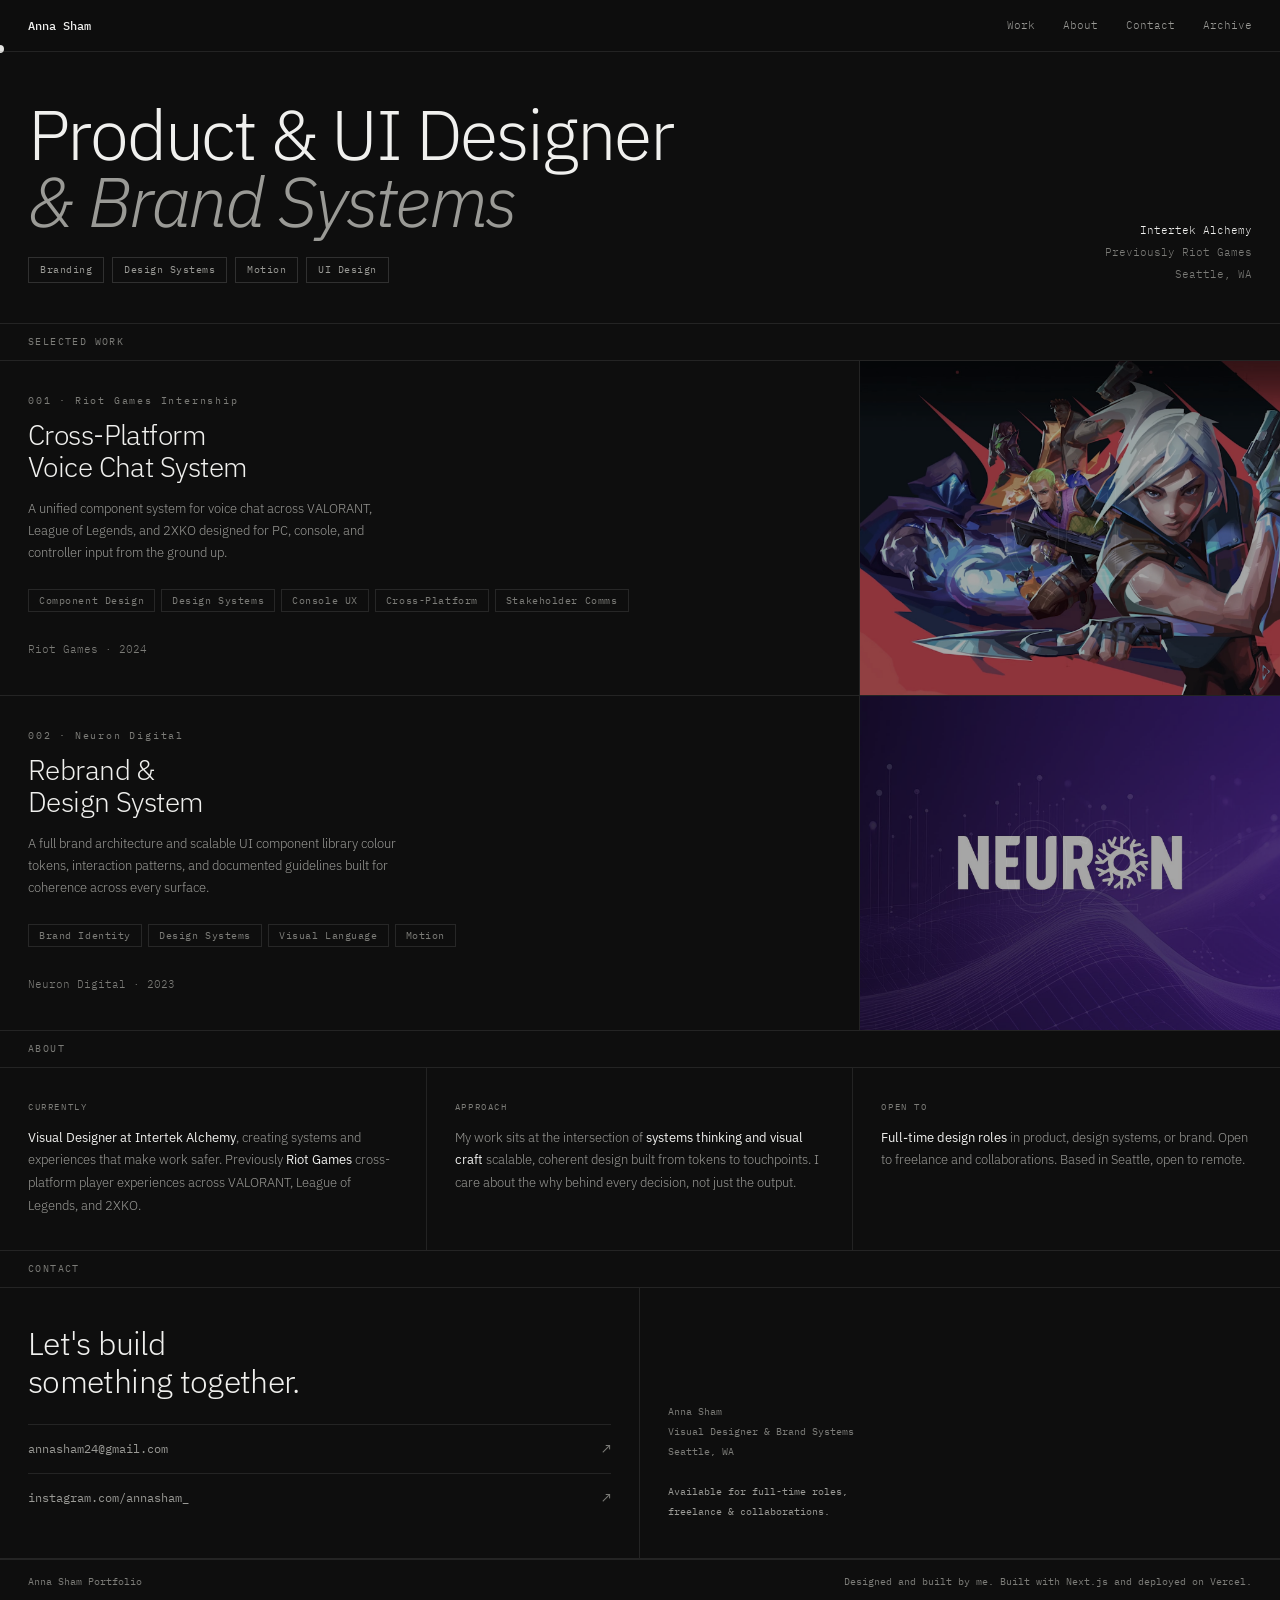
==== commit ce8d1fd7: "Update index.html" ====
--- a/index.html
+++ b/index.html
@@ -36,7 +36,6 @@
     .hero-meta span { font-size: 10.5px; color: var(--dim); font-weight: 300; }
     .hero-meta span.lit { color: var(--white); }
     .section-label { padding: 10px 28px; border-bottom: 1px solid var(--line); font-size: 10px; color: var(--dim); letter-spacing: .14em; text-transform: uppercase; display: flex; align-items: center; gap: 10px; }
-    .section-label::before { content: ''; display: inline-block; width: 6px; height: 6px; border-radius: 50%; background: var(--dim); }
     .proj-card { border-bottom: 1px solid var(--line); display: grid; grid-template-columns: 1fr 420px; min-height: 270px; cursor: pointer; position: relative; overflow: hidden; transition: background .2s; }
     .proj-card::before { content: ''; position: absolute; left: 0; top: 0; bottom: 0; width: 2px; background: var(--white); transform: scaleY(0); transform-origin: bottom; transition: transform .22s ease; }
     .proj-card:hover { background: rgba(255,255,255,0.02); }
@@ -508,8 +507,112 @@
     <div class="overlay-section">
       <div class="overlay-section-label">Overview</div>
       <p><strong>Players need to identify when they're in a voice party, know who's speaking, and easily access controls and settings to configure their voice preferences.</strong></p>
-      <p>Based on competitive research, four product needs shaped every decision: active speaker indication, individual mute and volume control, mute status reassurance (because nobody wants the moment of realising they've been talking on a live mic), and clear interaction signals throughout.</p>
-      <p>Result: five core components, 14 documented states across 3 platform contexts, adopted by all three game teams and presented to 300+ Rioters at the company-wide capstone.</p>
+      <p>I came into this project as a player first. I know what it feels like to be mid-match and not know if your mic is live, or to need to mute someone without losing focus on the game. That firsthand perspective, cross-referenced with tools like Discord that players already have muscle memory for, shaped every instinct I brought to this work.
+Working with the UX designers on my team, we landed on four things that actually mattered: clear speaker indication, fast mute and volume control, reassurance of your own mute state, and unambiguous interaction signals throughout.
+Result: five core components, 14 documented states across 3 platform contexts, adopted across VALORANT, League of Legends, and 2XKO, presented to 300+ Rioters at the company-wide capstone.</p>
+    </div>
+
+    <div class="overlay-section">
+      <div class="overlay-section-label">Process</div>
+      <div class="proc-grid-2">
+
+        <div class="proc-card">
+          <div class="proc-card-bar" style="background:#5DCAA5;"></div>
+          <span class="ps-num">01</span>
+          <div class="ps-title">Console-first component architecture</div>
+          <div class="ps-body">One of the first structural calls I made was separating the party into its own tab. Previously it was stacked with the friends list. As a player I knew that friction was real when you need to act fast mid-match. Pulling it out made the space focused, scannable, and action-oriented. From there: five components built for controller input — focus states, bumper navigation, context menus instead of hover. Party Tab, Voice Settings, Voice Settings States, Micro Social Panel, Mini Party Panel.</div>
+        </div>
+
+        <div class="proc-card">
+          <div class="proc-card-bar" style="background:#AFA9EC;"></div>
+          <span class="ps-num">02</span>
+          <div class="ps-title">Design Team Jungling (Meeting) &amp; engineering feedback loops</div>
+          <div class="ps-body">My first instinct was a blurred background overlay. It felt contextual, in-game, familiar. But running it through design and engineering sessions, it fell apart. On a controller with focus-based navigation, competing elements don't just feel cluttered, they break the interaction entirely. The volume slider disappeared into the background. Working closely with the UX designers on system logic and the engineers on console constraints, we rebuilt it as a dedicated settings page. Flow: party tab → player card → voice settings. Scoped deliberately to in-the-moment controls only.</div>
+        </div>
+
+        <div class="proc-card">
+          <div class="proc-card-bar" style="background:#F0C97A;"></div>
+          <span class="ps-num">03</span>
+          <div class="ps-title">Constraint-aware design</div>
+          <div class="ps-body">Mute animation required per-frame state sync too costly for console. Went back to the brief: the need was reassurance, not motion. Proposed icon swap and opacity fade. Shipped the icon swap; documented the animation as a future enhancement when performance budgets allowed.</div>
+        </div>
+
+        <div class="proc-card">
+          <div class="proc-card-bar" style="background:#7c7c78;"></div>
+          <span class="ps-num">04</span>
+          <div class="ps-title">Company-wide showcase</div>
+          <div class="ps-body">Presented the full system to <strong>300+ Rioters</strong> at the company-wide capstone brief, component decisions, and every tradeoff distilled into one clear narrative.</div>
+        </div>
+
+      </div>
+    </div>
+
+    <div class="overlay-section">
+      <div class="overlay-section-label">Design Iteration — Blurred Overlay → Settings Page</div>
+      <p>The first iteration placed voice controls directly over the game UI as a blurred background overlay. Design and engineering sessions revealved it had too many competing elements, the volume affordance was unreadable, and the hierarchy broke down on console where there's no hover to guide attention.</p>
+      <p>The blurred background had too many competing elements and the volume affordance was invisible on controller. The dedicated settings page came out of that collaboration: cleaner hierarchy, one job per screen, built for focus-based navigation.</p>
+      <div class="img-grid-3" style="margin-bottom: 6px;">
+        <div class="img-sq-sm"><a class="zoomable" href="#" onclick="openLightbox(event,this)"><img src="/assets/Original_UX.png" alt="Blurred overlay iteration — Original UX"/></a></div>
+        <div class="img-sq-sm"><a class="zoomable" href="#" onclick="openLightbox(event,this)"><img src="/assets/blurred.png" alt="Blurred overlay iteration"/></a></div>
+        <div class="img-sq-sm"><a class="zoomable" href="#" onclick="openLightbox(event,this)"><img src="/assets/Voice_settings_mvp.png" alt="Final dedicated Voice Settings page"/></a></div>
+      </div>
+      <p class="img-caption">↑ Left: blurred overlay iterations across two game contexts — instinctive, but broke down on console. Right: dedicated Voice Settings page. My player instinct, refined through the team. That's the version that shipped.</p>
+    </div>
+
+    <div class="overlay-section">
+      <div class="overlay-section-label">Component States</div>
+      <div class="img-grid-3">
+        <div class="img-sq-sm"><a class="zoomable" href="#" onclick="openLightbox(event,this)"><img src="/assets/in-vc.jpg" alt="In voice chat state"/></a></div>
+        <div class="img-sq-sm"><a class="zoomable" href="#" onclick="openLightbox(event,this)"><img src="/assets/speak.jpg" alt="Speaking state"/></a></div>
+        <div class="img-sq-sm"><a class="zoomable" href="#" onclick="openLightbox(event,this)"><img src="/assets/mute.jpg" alt="Muted state"/></a></div>
+      </div>
+      <p class="img-caption">↑ Micro Social Panel → Voice Chat States: In Voice, Speaking, Muted. A blue voice ring indicator activates when speaking. A persistent muted icon gives reassurance players are never unsure if their mic is live.</p>
+    </div>
+
+    <div class="overlay-section">
+      <div class="overlay-section-label">In-Game Party Voice Activity</div>
+      <div class="img-grid-2">
+        <div class="img-sq"><a class="zoomable" href="#" onclick="openLightbox(event,this)"><img src="/assets/friend_act.jpg" alt="Friend speaking in party"/></a></div>
+        <div class="img-sq"><a class="zoomable" href="#" onclick="openLightbox(event,this)"><img src="/assets/speaking.jpg" alt="You speaking in party"/></a></div>
+      </div>
+      <p class="img-caption">↑ Activity hierarchy: when a player speaks, their avatar and Riot ID highlight. When they stop, it fades. At a glance, you know who just spoke and who's speaking now no label needed.</p>
+    </div>
+
+    <div class="overlay-section">
+      <div class="overlay-section-label">In-Game Party Voice Activity–Other States</div>
+      <div class="img-grid-2">
+        <div class="img-sq"><a class="zoomable" href="#" onclick="openLightbox(event,this)"><img src="/assets/deafened.png" alt="deafened, cannot hear anything nor speak."/></a></div>
+        <div class="img-sq"><a class="zoomable" href="#" onclick="openLightbox(event,this)"><img src="/assets/muted.png" alt="Muted"/></a></div>
+      </div>
+      <p class="img-caption">↑ These states apply when the player wishes to deafened themselves or restrict their microphone activity.</p>
+    </div>
+
+    <div class="overlay-section">
+      <div class="overlay-section-label">Representation in Social Panel, No Access to Social Panel</div>
+      <div class="img-grid-2">
+        <div class="img-sq"><a class="zoomable" href="#" onclick="openLightbox(event,this)"><img src="/assets/vertical_mini.png" alt="Vertical Mini Party Panel."/></a></div>
+        <div class="img-sq"><a class="zoomable" href="#" onclick="openLightbox(event,this)"><img src="/assets/vertical_adjust.png" alt="Vertical MPP, adjusting volume."/></a></div>
+      </div>
+      <p class="img-caption">↑ When the user is actively in game and does not have access to the full social panel, the Mini Party Panel offers a way for the user to make changes on the go.</p>
+    </div>
+
+    <div class="overlay-section">
+      <div class="overlay-section-label">Explorations: Friend Activity (Viewing)</div>
+      <div class="img-grid-2">
+        <div class="img-sq"><a class="zoomable" href="#" onclick="openLightbox(event,this)"><img src="/assets/viewing_as_friend_activity.png" alt="Not in game, in call."/></a></div>
+        <div class="img-sq"><a class="zoomable" href="#" onclick="openLightbox(event,this)"><img src="/assets/viewing_as_friend_activity_2.png" alt="In game, also in call."/></a></div>
+      </div>
+      <p class="img-caption">↑ I explored how within the social panel, players could view their friend's activity, whether if they are in call or in game.</p>
+    </div>
+
+    <div class="overlay-section">
+      <div class="overlay-section-label">Settings Muting</div>
+      <div class="img-grid-3">
+        <div class="img-sq-sm"><a class="zoomable" href="#" onclick="openLightbox(event,this)"><img src="/assets/profile_change.jpg" alt="Profile change"/></a></div>
+        <div class="img-sq-sm"><a class="zoomable" href="#" onclick="openLightbox(event,this)"><img src="/assets/volume_control.jpg" alt="Volume control"/></a></div>
+        <div class="img-sq-sm"><a class="zoomable" href="#" onclick="openLightbox(event,this)"><img src="/assets/mute_mic.jpg" alt="Mute mic"/></a></div>
+      </div>
+      <p class="img-caption">↑ Voice Settings States: slider focused → active, icon appears on adjustment. Slider unfocused → resting. Mute microphone selected → slider disabled. Four states, one component, each with a deliberate trigger. Deeper settings like push-to-talk and mic selection live in the game team's existing settings this page handles in-the-moment controls only.</p>
     </div>
 
     <div class="overlay-section">
@@ -519,123 +622,20 @@
         <div class="img-sq"><a class="zoomable" href="#" onclick="openLightbox(event,this)"><img src="/assets/profile.jpg" alt="Profile component"/></a></div>
         <div class="img-sq"><a class="zoomable" href="#" onclick="openLightbox(event,this)"><img src="/assets/voice.jpg" alt="Voice component"/></a></div>
       </div>
-      <p class="img-caption">↑ Example of muting someone in your party</p>
-    </div>
-
-    <div class="overlay-section">
-      <div class="overlay-section-label">Process</div>
-      <div class="proc-grid-2">
-
-        <div class="proc-card">
-          <div class="proc-card-bar" style="background:#5DCAA5;"></div>
-          <span class="ps-num">01</span>
-          <div class="ps-title">Console-first component architecture</div>
-          <div class="ps-body">Five components built for controller input focus states, bumper button navigation, and context menus instead of hover or right-click flows. Party Tab + Legend, Voice Settings, Voice Settings States, Micro Social Panel, Mini Party Panel. Anatomy, states, and guidelines defined for every platform context.</div>
-        </div>
-
-        <div class="proc-card">
-          <div class="proc-card-bar" style="background:#AFA9EC;"></div>
-          <span class="ps-num">02</span>
-          <div class="ps-title">Design Team Jungling (Meeting) &amp; engineering feedback loops</div>
-          <div class="ps-body">First voice settings iteration used a blurred background overlay. Team Jungling and engineer sessions revealed it wasn't working too many competing elements, volume affordance unclear. Rebuilt as a dedicated settings page with a defined access flow: focus player → player card → voice settings. That's the version that shipped.</div>
-        </div>
-
-        <div class="proc-card">
-          <div class="proc-card-bar" style="background:#F0C97A;"></div>
-          <span class="ps-num">03</span>
-          <div class="ps-title">Constraint-aware design</div>
-          <div class="ps-body">Mute animation required per-frame state sync too costly for console. Went back to the brief: the need was reassurance, not motion. Proposed icon swap and opacity fade. Shipped the icon swap; documented the animation as a future enhancement when performance budgets allowed.</div>
-        </div>
-
-        <div class="proc-card">
-          <div class="proc-card-bar" style="background:#7c7c78;"></div>
-          <span class="ps-num">04</span>
-          <div class="ps-title">Company-wide showcase</div>
-          <div class="ps-body">Presented the full system to <strong>300+ Rioters</strong> at the company-wide capstone brief, component decisions, and every tradeoff distilled into one clear narrative.</div>
-        </div>
-
-      </div>
-    </div>
-
-    <div class="overlay-section">
-      <div class="overlay-section-label">Design Iteration — Blurred Overlay → Settings Page</div>
-      <p>The first iteration placed voice controls directly over the game UI as a blurred background overlay. In design and engineering sessions it became clear this wasn't working — too many competing elements, the volume affordance was unreadable, and the hierarchy broke down on console where there's no hover to guide attention.</p>
-      <p>The solution was a <strong>dedicated settings page</strong> reached through a deliberate console flow: party tab → player card → voice settings. Cleaner hierarchy, zero competing elements, built for controller navigation.</p>
-      <div class="img-grid-3" style="margin-bottom: 6px;">
-        <div class="img-sq-sm"><a class="zoomable" href="#" onclick="openLightbox(event,this)"><img src="/assets/Original_UX.png" alt="Blurred overlay iteration — Original UX"/></a></div>
-        <div class="img-sq-sm"><a class="zoomable" href="#" onclick="openLightbox(event,this)"><img src="/assets/blurred.png" alt="Blurred overlay iteration"/></a></div>
-        <div class="img-sq-sm"><a class="zoomable" href="#" onclick="openLightbox(event,this)"><img src="/assets/Voice_settings_mvp.png" alt="Final dedicated Voice Settings page"/></a></div>
-      </div>
-      <p class="img-caption">↑ Iterations 1 &amp; 2: blurred overlay across two game contexts — competing elements, unclear affordance. Iteration 3: dedicated Voice Settings page. That's the version that shipped.</p>
-    </div>
-
-    <div class="overlay-section">
-      <div class="overlay-section-label">Component States</div>
-      <div class="img-grid-3">
-        <div class="img-sq-sm"><a class="zoomable" href="#" onclick="openLightbox(event,this)"><img src="/assets/in-vc.jpg" alt="In voice chat state"/></a></div>
-        <div class="img-sq-sm"><a class="zoomable" href="#" onclick="openLightbox(event,this)"><img src="/assets/speak.jpg" alt="Speaking state"/></a></div>
-        <div class="img-sq-sm"><a class="zoomable" href="#" onclick="openLightbox(event,this)"><img src="/assets/mute.jpg" alt="Muted state"/></a></div>
-      </div>
-      <p class="img-caption">↑ Micro Social Panel → Voice Chat States: In Voice, Speaking, Muted. A blue voice ring indicator activates when speaking. A persistent muted icon gives reassurance players are never unsure if their mic is live.</p>
-    </div>
-
-    <div class="overlay-section">
-      <div class="overlay-section-label">In-Game Party Voice Activity</div>
-      <div class="img-grid-2">
-        <div class="img-sq"><a class="zoomable" href="#" onclick="openLightbox(event,this)"><img src="/assets/friend_act.jpg" alt="Friend speaking in party"/></a></div>
-        <div class="img-sq"><a class="zoomable" href="#" onclick="openLightbox(event,this)"><img src="/assets/speaking.jpg" alt="You speaking in party"/></a></div>
-      </div>
-      <p class="img-caption">↑ Activity hierarchy: when a player speaks, their avatar and Riot ID highlight. When they stop, it fades. At a glance, you know who just spoke and who's speaking now no label needed.</p>
-    </div>
-
-    <div class="overlay-section">
-      <div class="overlay-section-label">In-Game Party Voice Activity–Other States</div>
-      <div class="img-grid-2">
-        <div class="img-sq"><a class="zoomable" href="#" onclick="openLightbox(event,this)"><img src="/assets/deafened.png" alt="deafened, cannot hear anything nor speak."/></a></div>
-        <div class="img-sq"><a class="zoomable" href="#" onclick="openLightbox(event,this)"><img src="/assets/muted.png" alt="Muted"/></a></div>
-      </div>
-      <p class="img-caption">↑ These states apply when the player wishes to deafened themselves or restrict their microphone activity.</p>
-    </div>
-
-    <div class="overlay-section">
-      <div class="overlay-section-label">Representation in Social Panel, No Access to Social Panel</div>
-      <div class="img-grid-2">
-        <div class="img-sq"><a class="zoomable" href="#" onclick="openLightbox(event,this)"><img src="/assets/vertical_mini.png" alt="Vertical Mini Party Panel."/></a></div>
-        <div class="img-sq"><a class="zoomable" href="#" onclick="openLightbox(event,this)"><img src="/assets/vertical_adjust.png" alt="Vertical MPP, adjusting volume."/></a></div>
-      </div>
-      <p class="img-caption">↑ When the user is actively in game and does not have access to the full social panel, the Mini Party Panel offers a way for the user to make changes on the go.</p>
-    </div>
-
-    <div class="overlay-section">
-      <div class="overlay-section-label">Explorations: Friend Activity (Viewing)</div>
-      <div class="img-grid-2">
-        <div class="img-sq"><a class="zoomable" href="#" onclick="openLightbox(event,this)"><img src="/assets/viewing_as_friend_activity.png" alt="Not in game, in call."/></a></div>
-        <div class="img-sq"><a class="zoomable" href="#" onclick="openLightbox(event,this)"><img src="/assets/viewing_as_friend_activity_2.png" alt="In game, also in call."/></a></div>
-      </div>
-      <p class="img-caption">↑ I explored how within the social panel, players could view their friend's activity, whether if they are in call or in game.</p>
-    </div>
-
-    <div class="overlay-section">
-      <div class="overlay-section-label">Settings Muting</div>
-      <div class="img-grid-3">
-        <div class="img-sq-sm"><a class="zoomable" href="#" onclick="openLightbox(event,this)"><img src="/assets/profile_change.jpg" alt="Profile change"/></a></div>
-        <div class="img-sq-sm"><a class="zoomable" href="#" onclick="openLightbox(event,this)"><img src="/assets/volume_control.jpg" alt="Volume control"/></a></div>
-        <div class="img-sq-sm"><a class="zoomable" href="#" onclick="openLightbox(event,this)"><img src="/assets/mute_mic.jpg" alt="Mute mic"/></a></div>
-      </div>
-      <p class="img-caption">↑ Voice Settings States: slider focused → active, icon appears on adjustment. Slider unfocused → resting. Mute microphone selected → slider disabled. Four states, one component, each with a deliberate trigger. Deeper settings like push-to-talk and mic selection live in the game team's existing settings this page handles in-the-moment controls only.</p>
+      <p class="img-caption">↑ MVP Design Deliverables</p>
     </div>
 
     <div class="overlay-section">
       <div class="overlay-section-label">Reflection</div>
-      <p>Console was completely new to me I'd never designed for controller input before. That was the real learning curve: no hover states, no right-click, everything navigated through focus and button sequences. The constraint became the most interesting design problem of the internship.</p>
+      <p>Console was completely new to me (as a designer). I'd never designed for controller input before. But coming in as a player meant I understood the stakes. You can't rely on hover, you can't layer UI and expect people to parse it, every state has to be unambiguous at a glance. That constraint didn't limit the design, it made it sharper.</p>
       <div class="reflect-grid">
         <div class="reflect-cell good">
           <div class="reflect-cell-label">✓ What worked</div>
-          <p>The design gem and engineer feedback loops were invaluable the blurred background iteration proves it. Designing within real constraints is where the interesting problems live, and having a team willing to push back early saved the direction. Weekly stakeholder meetings forced messy in-progress work into clear, defensible decisions.</p>
+          <p>The collaboration loop between player instinct, UX systems thinking, and engineering constraints is what made this work. My first overlay iteration proves it, I needed the team to pressure-test what I thought I knew. Having designers and engineers willing to push back early, and weekly stakeholder check-ins that forced clarity on messy in-progress work, saved the direction more than once.</p>
         </div>
         <div class="reflect-cell next">
           <div class="reflect-cell-label">→ Next time</div>
-          <p>I'd document scope boundary decisions earlier specifically why certain controls were kept as in-the-moment settings vs. handed off to the game team's existing settings. Those calls shaped the whole component architecture, and capturing the reasoning at the time would have made the handoff cleaner.</p>
+          <p>I'd document scope boundary decisions earlier. Specifically why certain controls stayed as in-the-moment settings versus handing off to the game team's existing settings. Those calls shaped the whole component architecture and capturing the reasoning at the time would have made the handoff cleaner.</p>
         </div>
       </div>
     </div>
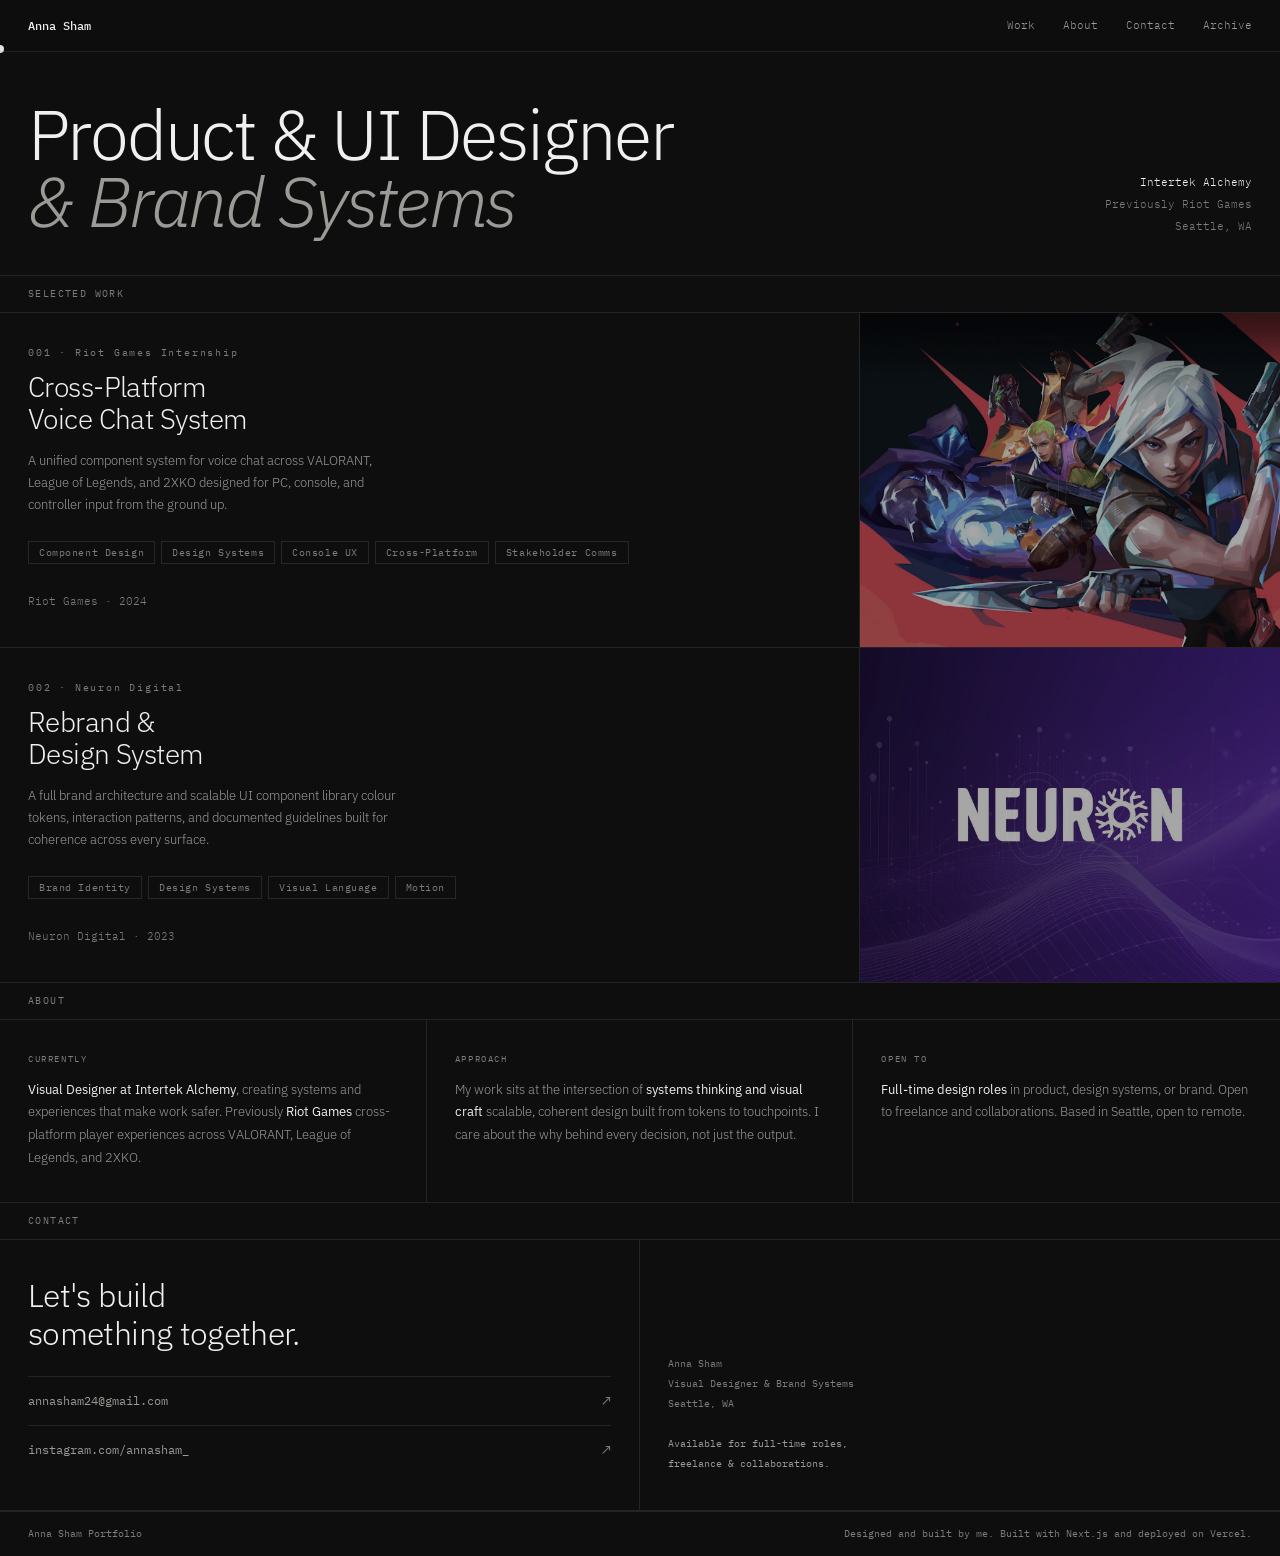
==== commit 52a74403: "Update index.html" ====
--- a/index.html
+++ b/index.html
@@ -298,12 +298,6 @@
 <div class="hero reveal">
   <div>
     <div class="hero-headline">Product & UI Designer<br/><em>&amp; Brand Systems</em></div>
-    <div class="hero-tag-row">
-      <span class="htag">Branding</span>
-      <span class="htag">Design Systems</span>
-      <span class="htag">Motion</span>
-      <span class="htag">UI Design</span>
-    </div>
   </div>
   <div class="hero-meta">
     <span class="lit">Intertek Alchemy</span>
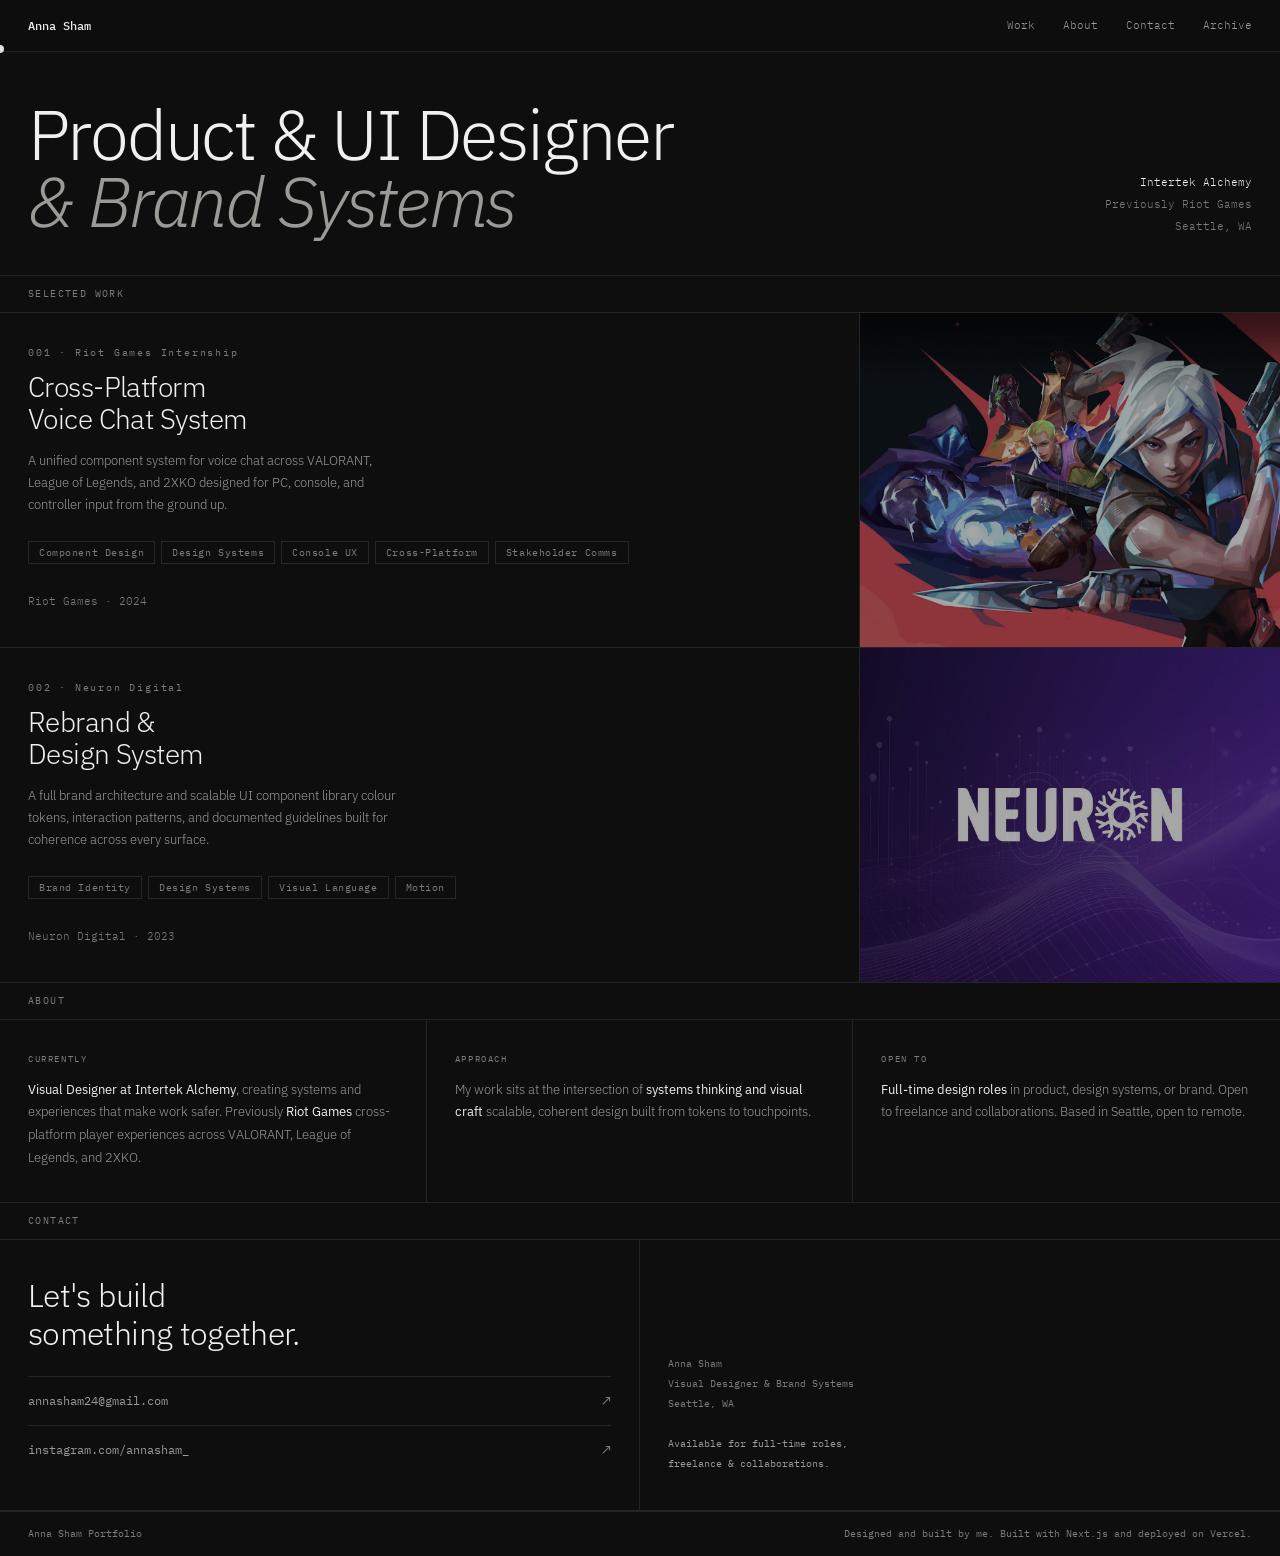
==== commit 2f782e7b: "Update index.html" ====
--- a/index.html
+++ b/index.html
@@ -431,7 +431,7 @@
       </div>
       <div class="about-cell">
         <div class="about-cell-label">Approach</div>
-        <div class="about-cell-val">My work sits at the intersection of <strong>systems thinking and visual craft</strong> scalable, coherent design built from tokens to touchpoints. I care about the why behind every decision, not just the output.</div>
+        <div class="about-cell-val">My work sits at the intersection of <strong>systems thinking and visual craft</strong> scalable, coherent design built from tokens to touchpoints.</div>
       </div>
       <div class="about-cell">
         <div class="about-cell-label">Open to</div>
